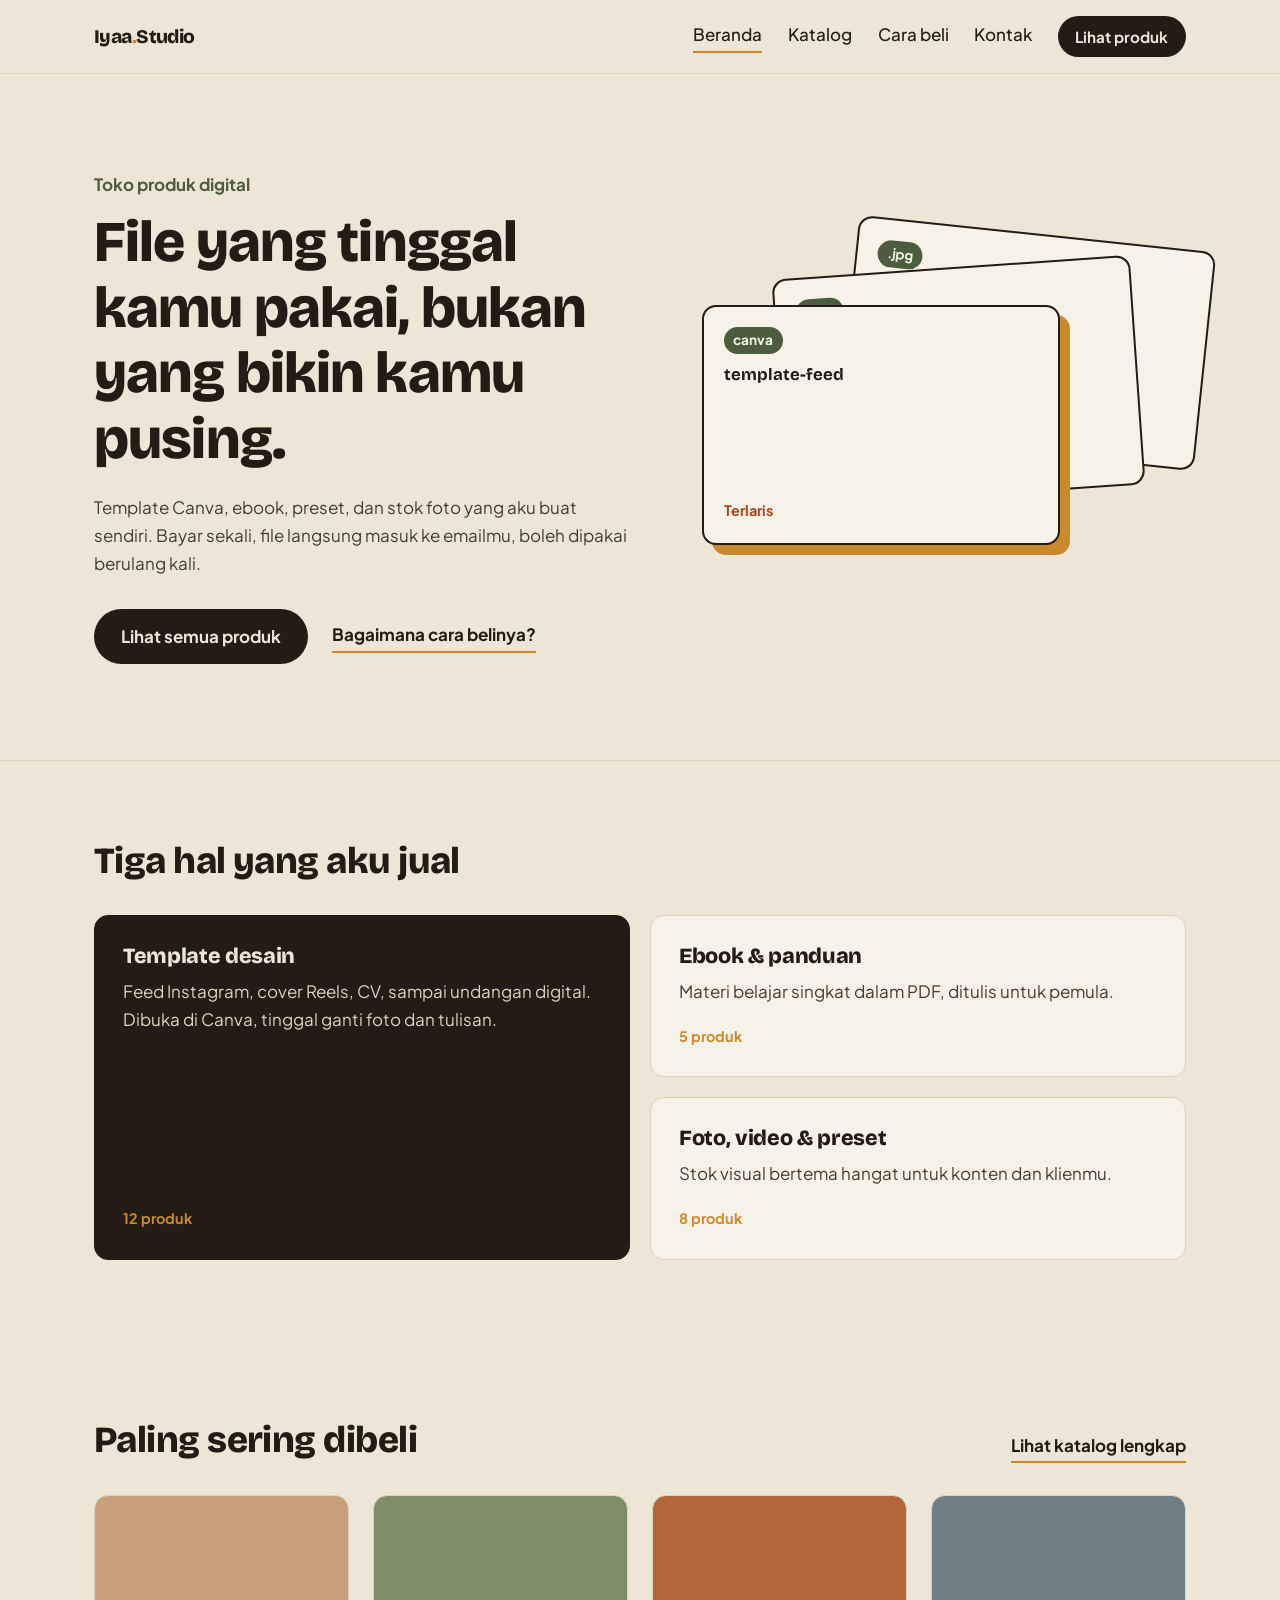
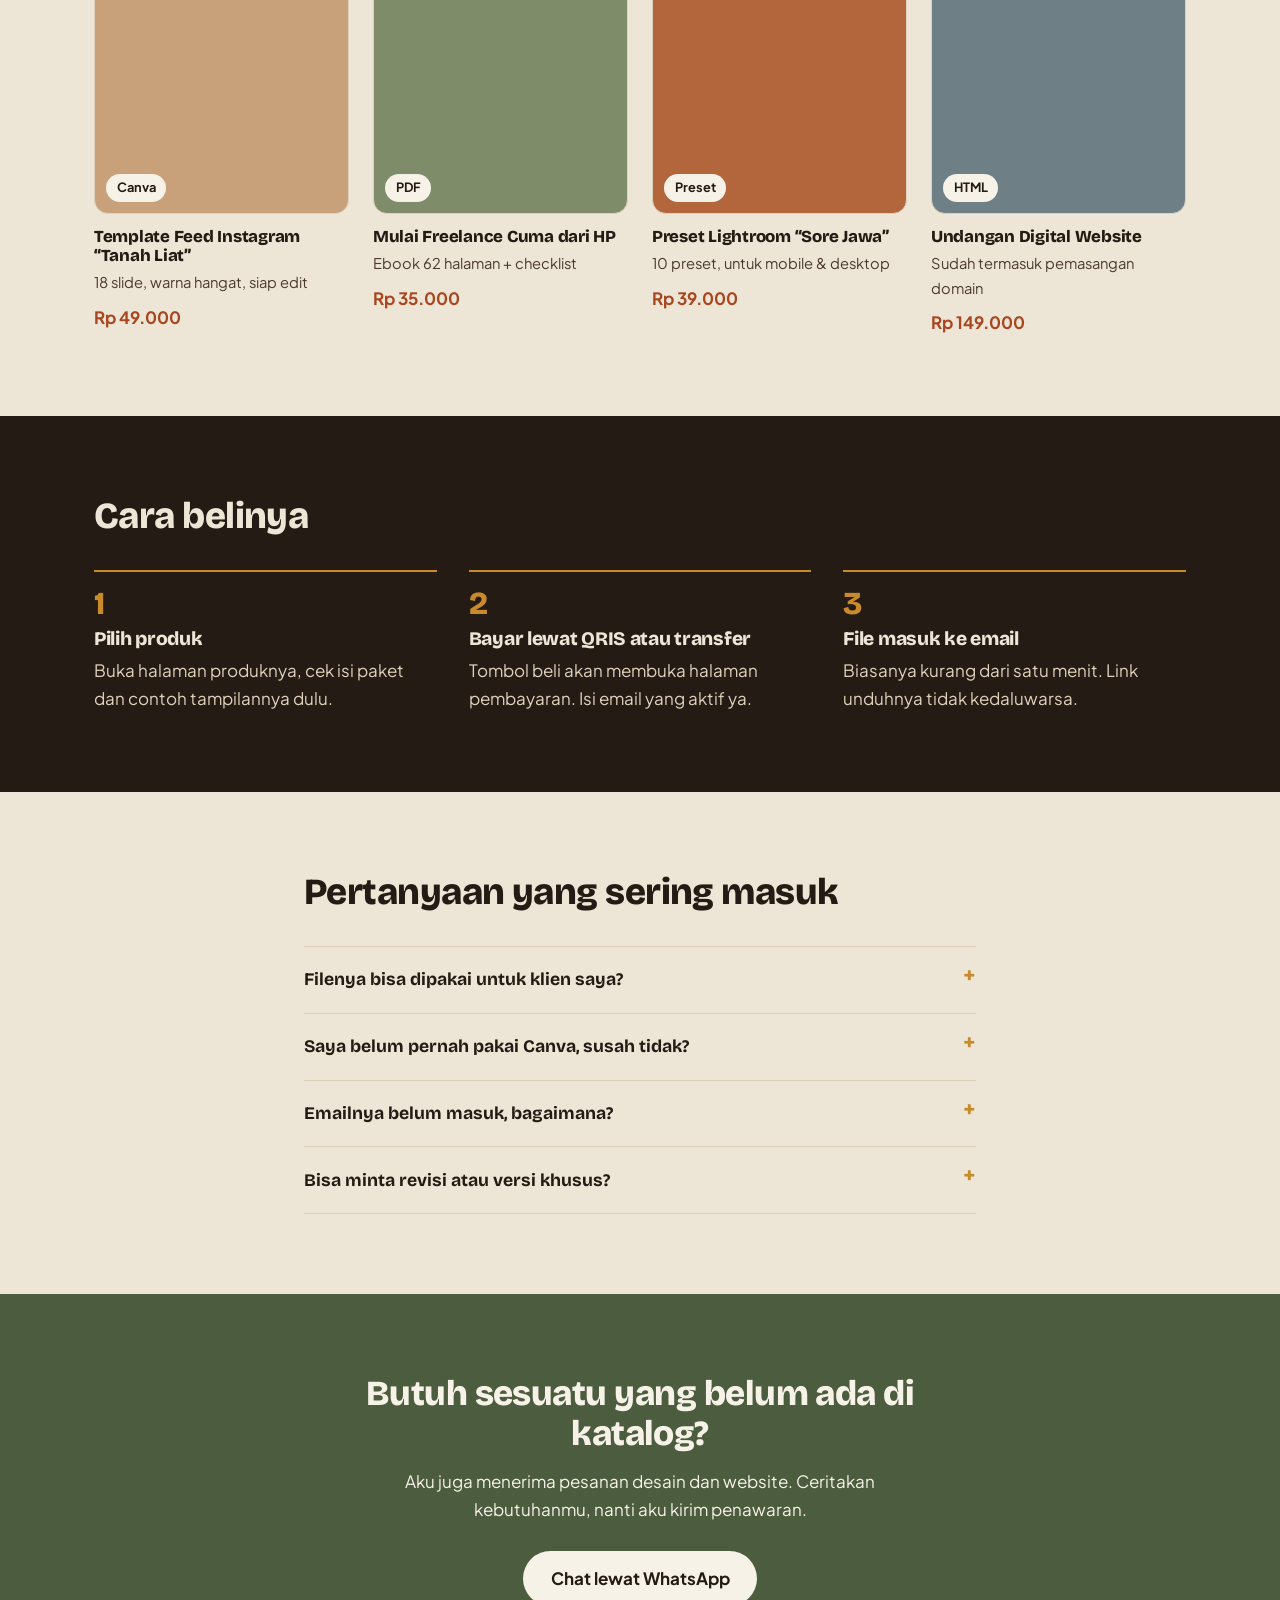
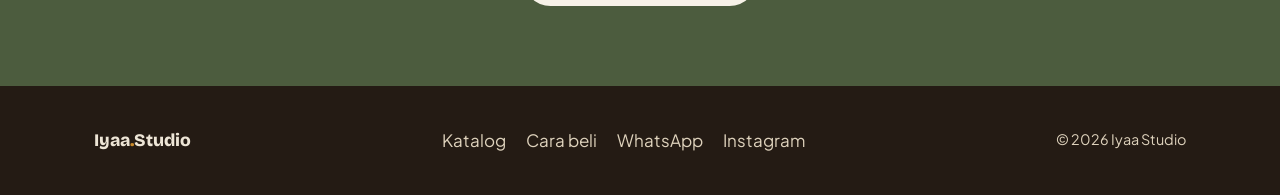
==== index.html @ abdf69a7 "Add files via upload" ====
<!DOCTYPE html>
<html lang="id">
<head>
  <meta charset="UTF-8">
  <meta name="viewport" content="width=device-width, initial-scale=1.0">
  <title>Iyaa Studio — Produk digital siap pakai</title>
  <meta name="description" content="Template Canva, ebook, preset, dan foto stok siap pakai. Beli sekali, pakai selamanya.">

  <link rel="preconnect" href="https://fonts.googleapis.com">
  <link rel="preconnect" href="https://fonts.gstatic.com" crossorigin>
  <link href="https://fonts.googleapis.com/css2?family=Bricolage+Grotesque:opsz,wght@12..96,700;12..96,800&family=Plus+Jakarta+Sans:wght@400;500;700&display=swap" rel="stylesheet">

  <link rel="stylesheet" href="style.css">
</head>
<body>

  <a class="skip-link" href="#utama">Lompat ke konten</a>

  <!-- ============ HEADER ============ -->
  <header class="situs-header">
    <div class="wadah header-isi">
      <a href="index.html" class="logo">Iyaa<span class="logo-titik">.</span>Studio</a>

      <button class="nav-toggle" id="navToggle" aria-expanded="false" aria-controls="navUtama">
        <span class="nav-toggle-garis"></span>
        <span class="nav-toggle-label">Menu</span>
      </button>

      <nav class="nav" id="navUtama" aria-label="Navigasi utama">
        <a href="index.html" class="nav-tautan nav-aktif">Beranda</a>
        <a href="katalog.html" class="nav-tautan">Katalog</a>
        <a href="#cara-beli" class="nav-tautan">Cara beli</a>
        <a href="#kontak" class="nav-tautan">Kontak</a>
        <a href="katalog.html" class="tombol tombol-kecil">Lihat produk</a>
      </nav>
    </div>
  </header>

  <main id="utama">

    <!-- ============ HERO ============ -->
    <section class="hero">
      <div class="wadah hero-isi">

        <div class="hero-teks">
          <p class="hero-pembuka">Toko produk digital</p>
          <h1 class="hero-judul">File yang tinggal kamu pakai, bukan yang bikin kamu pusing.</h1>
          <p class="hero-deskripsi">
            Template Canva, ebook, preset, dan stok foto yang aku buat sendiri.
            Bayar sekali, file langsung masuk ke emailmu, boleh dipakai berulang kali.
          </p>
          <div class="hero-aksi">
            <a href="katalog.html" class="tombol">Lihat semua produk</a>
            <a href="#cara-beli" class="tautan-teks">Bagaimana cara belinya?</a>
          </div>
        </div>

        <!-- Tumpukan file — ini elemen visual utama halaman -->
        <div class="tumpukan" aria-hidden="true">
          <div class="berkas berkas-3">
            <span class="berkas-tipe">.jpg</span>
            <span class="berkas-nama">stok-foto</span>
          </div>
          <div class="berkas berkas-2">
            <span class="berkas-tipe">.pdf</span>
            <span class="berkas-nama">ebook-panduan</span>
          </div>
          <div class="berkas berkas-1">
            <span class="berkas-tipe">canva</span>
            <span class="berkas-nama">template-feed</span>
            <span class="berkas-cap">Terlaris</span>
          </div>
        </div>

      </div>
    </section>

    <!-- ============ KATEGORI ============ -->
    <section class="bagian bagian-kategori">
      <div class="wadah">
        <h2 class="bagian-judul">Tiga hal yang aku jual</h2>

        <div class="kategori-kisi">

          <a href="katalog.html#template" class="kategori kategori-besar">
            <h3 class="kategori-judul">Template desain</h3>
            <p class="kategori-teks">
              Feed Instagram, cover Reels, CV, sampai undangan digital.
              Dibuka di Canva, tinggal ganti foto dan tulisan.
            </p>
            <span class="kategori-jumlah">12 produk</span>
          </a>

          <a href="katalog.html#ebook" class="kategori">
            <h3 class="kategori-judul">Ebook &amp; panduan</h3>
            <p class="kategori-teks">Materi belajar singkat dalam PDF, ditulis untuk pemula.</p>
            <span class="kategori-jumlah">5 produk</span>
          </a>

          <a href="katalog.html#stok" class="kategori">
            <h3 class="kategori-judul">Foto, video &amp; preset</h3>
            <p class="kategori-teks">Stok visual bertema hangat untuk konten dan klienmu.</p>
            <span class="kategori-jumlah">8 produk</span>
          </a>

        </div>
      </div>
    </section>

    <!-- ============ PRODUK PILIHAN ============ -->
    <section class="bagian">
      <div class="wadah">
        <div class="bagian-kepala">
          <h2 class="bagian-judul">Paling sering dibeli</h2>
          <a href="katalog.html" class="tautan-teks">Lihat katalog lengkap</a>
        </div>

        <div class="produk-kisi">

          <!-- Kartu produk 1 -->
          <article class="produk">
            <a href="produk.html" class="produk-tautan">
              <div class="produk-gambar gambar-a">
                <!-- Ganti isi div ini dengan: <img src="img/produk-1.jpg" alt="Template feed Instagram Tanah Liat"> -->
                <span class="produk-tipe">Canva</span>
              </div>
              <h3 class="produk-nama">Template Feed Instagram “Tanah Liat”</h3>
            </a>
            <p class="produk-catatan">18 slide, warna hangat, siap edit</p>
            <p class="produk-harga">Rp 49.000</p>
          </article>

          <!-- Kartu produk 2 -->
          <article class="produk">
            <a href="produk.html" class="produk-tautan">
              <div class="produk-gambar gambar-b">
                <span class="produk-tipe">PDF</span>
              </div>
              <h3 class="produk-nama">Mulai Freelance Cuma dari HP</h3>
            </a>
            <p class="produk-catatan">Ebook 62 halaman + checklist</p>
            <p class="produk-harga">Rp 35.000</p>
          </article>

          <!-- Kartu produk 3 -->
          <article class="produk">
            <a href="produk.html" class="produk-tautan">
              <div class="produk-gambar gambar-c">
                <span class="produk-tipe">Preset</span>
              </div>
              <h3 class="produk-nama">Preset Lightroom “Sore Jawa”</h3>
            </a>
            <p class="produk-catatan">10 preset, untuk mobile &amp; desktop</p>
            <p class="produk-harga">Rp 39.000</p>
          </article>

          <!-- Kartu produk 4 -->
          <article class="produk">
            <a href="produk.html" class="produk-tautan">
              <div class="produk-gambar gambar-d">
                <span class="produk-tipe">HTML</span>
              </div>
              <h3 class="produk-nama">Undangan Digital Website</h3>
            </a>
            <p class="produk-catatan">Sudah termasuk pemasangan domain</p>
            <p class="produk-harga">Rp 149.000</p>
          </article>

        </div>
      </div>
    </section>

    <!-- ============ CARA BELI (urutan, jadi penomoran memang perlu) ============ -->
    <section class="bagian bagian-gelap" id="cara-beli">
      <div class="wadah">
        <h2 class="bagian-judul">Cara belinya</h2>

        <ol class="langkah-daftar">
          <li class="langkah">
            <span class="langkah-angka">1</span>
            <h3 class="langkah-judul">Pilih produk</h3>
            <p class="langkah-teks">Buka halaman produknya, cek isi paket dan contoh tampilannya dulu.</p>
          </li>
          <li class="langkah">
            <span class="langkah-angka">2</span>
            <h3 class="langkah-judul">Bayar lewat QRIS atau transfer</h3>
            <p class="langkah-teks">Tombol beli akan membuka halaman pembayaran. Isi email yang aktif ya.</p>
          </li>
          <li class="langkah">
            <span class="langkah-angka">3</span>
            <h3 class="langkah-judul">File masuk ke email</h3>
            <p class="langkah-teks">Biasanya kurang dari satu menit. Link unduhnya tidak kedaluwarsa.</p>
          </li>
        </ol>
      </div>
    </section>

    <!-- ============ FAQ ============ -->
    <section class="bagian">
      <div class="wadah wadah-sempit">
        <h2 class="bagian-judul">Pertanyaan yang sering masuk</h2>

        <div class="faq">
          <details class="faq-item">
            <summary class="faq-tanya">Filenya bisa dipakai untuk klien saya?</summary>
            <p class="faq-jawab">Bisa. Kamu boleh memakainya untuk pekerjaan berbayar. Yang tidak boleh cuma menjual ulang filenya dalam bentuk aslinya.</p>
          </details>

          <details class="faq-item">
            <summary class="faq-tanya">Saya belum pernah pakai Canva, susah tidak?</summary>
            <p class="faq-jawab">Setiap template datang dengan panduan singkat. Kalau masih bingung, kirim pesan ke WhatsApp dan aku bantu.</p>
          </details>

          <details class="faq-item">
            <summary class="faq-tanya">Emailnya belum masuk, bagaimana?</summary>
            <p class="faq-jawab">Cek folder spam atau promosi dulu. Kalau tetap tidak ada, kirim bukti bayarmu lewat WhatsApp dan aku kirim manual.</p>
          </details>

          <details class="faq-item">
            <summary class="faq-tanya">Bisa minta revisi atau versi khusus?</summary>
            <p class="faq-jawab">Bisa, tapi itu masuk pesanan custom dengan harga terpisah. Ceritakan dulu kebutuhanmu lewat WhatsApp.</p>
          </details>
        </div>
      </div>
    </section>

    <!-- ============ AJAKAN ============ -->
    <section class="bagian bagian-ajakan" id="kontak">
      <div class="wadah wadah-sempit ajakan-isi">
        <h2 class="ajakan-judul">Butuh sesuatu yang belum ada di katalog?</h2>
        <p class="ajakan-teks">Aku juga menerima pesanan desain dan website. Ceritakan kebutuhanmu, nanti aku kirim penawaran.</p>
        <a href="https://wa.me/6288975027545" class="tombol tombol-terang">Chat lewat WhatsApp</a>
      </div>
    </section>

  </main>

  <!-- ============ FOOTER ============ -->
  <footer class="situs-footer">
    <div class="wadah footer-isi">
      <p class="footer-logo">Iyaa<span class="logo-titik">.</span>Studio</p>
      <nav class="footer-nav" aria-label="Navigasi footer">
        <a href="katalog.html">Katalog</a>
        <a href="#cara-beli">Cara beli</a>
        <a href="https://wa.me/6288975027545">WhatsApp</a>
        <a href="https://www.instagram.com/iyaastudiooo?stkn=MWNoOGJzY2Y5dmVoMQ%3D%3D&utm_source=qr">Instagram</a>
      </nav>
      <p class="footer-hak">© 2026 Iyaa Studio</p>
    </div>
  </footer>

  <script src="script.js"></script>
</body>
</html>
---- style.css ----
/* =========================================================
   SILFA STUDIO — style.css
   Urutan: token → dasar → komponen umum → header → hero →
   bagian → produk → katalog → detail → footer → responsif
   ========================================================= */

/* ============ 1. TOKEN WARNA, FONT & UKURAN ============ */
:root {
  /* warna */
  --tinta:        #241B14;   /* cokelat paling gelap, untuk teks & tombol */
  --tinta-lembut: #4A3B2E;   /* teks sekunder */
  --pasir:        #EDE5D6;   /* latar halaman */
  --pasir-tua:    #DED2BC;   /* garis & pembatas */
  --kertas:       #F7F2E8;   /* latar kartu */
  --oker:         #C98A2B;   /* aksen utama */
  --karat:        #A9451F;   /* harga & penekanan */
  --lumut:        #4C5C3E;   /* label jenis file */

  /* font — ganti dua baris ini saja kalau mau ganti font seluruh situs */
  --font-judul: "Bricolage Grotesque", system-ui, sans-serif;
  --font-teks:  "Plus Jakarta Sans", system-ui, sans-serif;

  /* jarak */
  --sela-kecil:   1rem;
  --sela:         2rem;
  --sela-besar:   5rem;

  /* lain-lain */
  --lebar-wadah:  1140px;
  --lengkung:     14px;
  --transisi:     180ms ease;
}

/* ============ 2. DASAR ============ */
*, *::before, *::after { box-sizing: border-box; }

html { scroll-behavior: smooth; }

body {
  margin: 0;
  background-color: var(--pasir);
  color: var(--tinta);
  font-family: var(--font-teks);
  font-size: 1.0625rem;   /* 17px */
  line-height: 1.65;
  -webkit-font-smoothing: antialiased;
}

h1, h2, h3 {
  font-family: var(--font-judul);
  font-weight: 800;
  line-height: 1.14;
  letter-spacing: -0.015em;
  margin: 0;
}

p { margin: 0; }

img { max-width: 100%; display: block; }

a { color: inherit; }

ul, ol { margin: 0; padding: 0; list-style: none; }

button { font: inherit; cursor: pointer; }

/* fokus keyboard tetap terlihat */
a:focus-visible,
button:focus-visible,
summary:focus-visible {
  outline: 3px solid var(--oker);
  outline-offset: 3px;
  border-radius: 4px;
}

.skip-link {
  position: absolute;
  left: -9999px;
}
.skip-link:focus {
  left: 1rem;
  top: 1rem;
  z-index: 100;
  background-color: var(--tinta);
  color: var(--pasir);
  padding: 0.6rem 1rem;
  border-radius: 999px;
  text-decoration: none;
}

/* ============ 3. TATA LETAK & KOMPONEN UMUM ============ */
.wadah {
  width: 100%;
  max-width: var(--lebar-wadah);
  margin-inline: auto;
  padding-inline: 1.5rem;
}

.wadah-sempit { max-width: 720px; }

.bagian { padding-block: var(--sela-besar); }
.bagian-rapat { padding-block: 2.5rem; }

.bagian-judul {
  font-size: clamp(1.6rem, 4vw, 2.3rem);
  margin-bottom: 2rem;
}

.bagian-kepala {
  display: flex;
  flex-wrap: wrap;
  gap: var(--sela-kecil);
  align-items: baseline;
  justify-content: space-between;
  margin-bottom: 2rem;
}
.bagian-kepala .bagian-judul { margin-bottom: 0; }

/* tombol */
.tombol {
  display: inline-block;
  background-color: var(--tinta);
  color: var(--pasir);
  font-weight: 700;
  text-decoration: none;
  padding: 0.85rem 1.7rem;
  border: none;
  border-radius: 999px;
  transition: background-color var(--transisi), transform var(--transisi);
}
.tombol:hover { background-color: var(--karat); }
.tombol:active { transform: translateY(2px); }

.tombol-kecil { padding: 0.5rem 1.1rem; font-size: 0.95rem; }
.tombol-lebar { display: block; text-align: center; width: 100%; }

.tombol-terang {
  background-color: var(--kertas);
  color: var(--tinta);
}
.tombol-terang:hover { background-color: var(--oker); color: var(--tinta); }

/* tautan teks bergaris oker */
.tautan-teks {
  color: var(--tinta);
  font-weight: 700;
  text-decoration: none;
  border-bottom: 2px solid var(--oker);
  padding-bottom: 2px;
  transition: border-color var(--transisi);
}
.tautan-teks:hover { border-color: var(--karat); }

/* ============ 4. HEADER & NAVIGASI ============ */
.situs-header {
  position: sticky;
  top: 0;
  z-index: 50;
  background-color: var(--pasir);
  border-bottom: 1px solid var(--pasir-tua);
}

.header-isi {
  display: flex;
  align-items: center;
  justify-content: space-between;
  gap: var(--sela-kecil);
  padding-block: 1rem;
}

.logo {
  font-family: var(--font-judul);
  font-weight: 800;
  font-size: 1.2rem;
  letter-spacing: -0.03em;
  text-decoration: none;
}
.logo-titik { color: var(--oker); }

.nav {
  display: flex;
  align-items: center;
  gap: 1.6rem;
}

.nav-tautan {
  text-decoration: none;
  font-weight: 500;
  padding-bottom: 3px;
  border-bottom: 2px solid transparent;
  transition: border-color var(--transisi);
}
.nav-tautan:hover { border-color: var(--pasir-tua); }
.nav-aktif { border-color: var(--oker); }

/* tombol menu (hanya tampil di layar kecil) */
.nav-toggle {
  display: none;
  align-items: center;
  gap: 0.6rem;
  background: none;
  border: 1px solid var(--tinta);
  border-radius: 999px;
  padding: 0.4rem 0.9rem;
  color: var(--tinta);
}
.nav-toggle-garis {
  width: 18px;
  height: 2px;
  background-color: var(--tinta);
  position: relative;
}
.nav-toggle-garis::before,
.nav-toggle-garis::after {
  content: "";
  position: absolute;
  left: 0;
  width: 18px;
  height: 2px;
  background-color: var(--tinta);
}
.nav-toggle-garis::before { top: -5px; }
.nav-toggle-garis::after  { top: 5px; }
.nav-toggle-label { font-size: 0.9rem; font-weight: 700; }

/* ============ 5. HERO ============ */
.hero {
  padding-block: clamp(3rem, 8vw, 6rem);
  border-bottom: 1px solid var(--pasir-tua);
}

.hero-isi {
  display: grid;
  grid-template-columns: 1.05fr 0.95fr;
  gap: clamp(2rem, 6vw, 4.5rem);
  align-items: center;
}

.hero-pembuka {
  color: var(--lumut);
  font-weight: 700;
  margin-bottom: 0.75rem;
}

.hero-judul {
  font-size: clamp(2.2rem, 5.6vw, 3.6rem);
  max-width: 16ch;
  margin-bottom: 1.25rem;
}

.hero-deskripsi {
  color: var(--tinta-lembut);
  max-width: 46ch;
  margin-bottom: 2rem;
}

.hero-aksi {
  display: flex;
  flex-wrap: wrap;
  align-items: center;
  gap: 1.5rem;
}

/* tumpukan berkas — elemen visual utama */
.tumpukan {
  position: relative;
  height: 380px;
}

.berkas {
  position: absolute;
  width: 74%;
  padding: 1.25rem;
  background-color: var(--kertas);
  border: 2px solid var(--tinta);
  border-radius: var(--lengkung);
  display: flex;
  flex-direction: column;
  gap: 0.4rem;
}

.berkas-1 {
  left: 0;
  top: 78px;
  height: 240px;
  box-shadow: 10px 10px 0 var(--oker);
  z-index: 3;
}
.berkas-2 {
  left: 16%;
  top: 40px;
  height: 230px;
  transform: rotate(-4deg);
  z-index: 2;
}
.berkas-3 {
  left: 30%;
  top: 6px;
  height: 220px;
  transform: rotate(6deg);
  z-index: 1;
}

.berkas-tipe {
  font-weight: 700;
  font-size: 0.85rem;
  color: var(--kertas);
  background-color: var(--lumut);
  padding: 0.15rem 0.6rem;
  border-radius: 999px;
  align-self: flex-start;
}

.berkas-nama {
  font-family: var(--font-judul);
  font-weight: 700;
  font-size: 1.05rem;
}

.berkas-cap {
  margin-top: auto;
  color: var(--karat);
  font-weight: 700;
  font-size: 0.9rem;
}

/* satu gerakan saat halaman dibuka */
@media (prefers-reduced-motion: no-preference) {
  .berkas { animation: masuk 620ms cubic-bezier(0.2, 0.8, 0.3, 1) backwards; }
  .berkas-3 { animation-delay: 60ms; }
  .berkas-2 { animation-delay: 150ms; }
  .berkas-1 { animation-delay: 240ms; }

  @keyframes masuk {
    from { opacity: 0; transform: translateY(22px) rotate(0deg); }
  }
  /* jaga rotasi akhir masing-masing kartu */
  .berkas-2 { animation-name: masuk-2; }
  .berkas-3 { animation-name: masuk-3; }
  @keyframes masuk-2 {
    from { opacity: 0; transform: translateY(22px) rotate(0deg); }
    to   { opacity: 1; transform: translateY(0) rotate(-4deg); }
  }
  @keyframes masuk-3 {
    from { opacity: 0; transform: translateY(22px) rotate(0deg); }
    to   { opacity: 1; transform: translateY(0) rotate(6deg); }
  }
}

/* ============ 6. KATEGORI ============ */
.kategori-kisi {
  display: grid;
  grid-template-columns: repeat(2, 1fr);
  gap: 1.25rem;
}

.kategori {
  display: flex;
  flex-direction: column;
  gap: 0.5rem;
  background-color: var(--kertas);
  border: 1px solid var(--pasir-tua);
  border-radius: var(--lengkung);
  padding: 1.75rem;
  text-decoration: none;
  transition: border-color var(--transisi);
}
.kategori:hover { border-color: var(--tinta); }

.kategori-besar {
  grid-row: span 2;
  justify-content: center;
  background-color: var(--tinta);
  color: var(--pasir);
  border-color: var(--tinta);
}

.kategori-judul { font-size: 1.35rem; }

.kategori-teks {
  color: var(--tinta-lembut);
  max-width: 40ch;
}
.kategori-besar .kategori-teks { color: var(--pasir-tua); }

.kategori-jumlah {
  margin-top: auto;
  padding-top: 0.75rem;
  font-weight: 700;
  font-size: 0.9rem;
  color: var(--oker);
}

/* ============ 7. KARTU PRODUK ============ */
.produk-kisi {
  display: grid;
  grid-template-columns: repeat(4, 1fr);
  gap: 1.5rem;
}

.produk { display: flex; flex-direction: column; }

.produk-tautan {
  text-decoration: none;
  display: block;
}

.produk-gambar {
  position: relative;
  aspect-ratio: 4 / 5;
  border-radius: var(--lengkung);
  border: 1px solid var(--pasir-tua);
  overflow: hidden;
  margin-bottom: 0.85rem;
}
.produk-gambar img {
  width: 100%;
  height: 100%;
  object-fit: cover;
}

.produk-tipe {
  position: absolute;
  left: 0.7rem;
  bottom: 0.7rem;
  background-color: var(--kertas);
  color: var(--tinta);
  font-size: 0.8rem;
  font-weight: 700;
  padding: 0.2rem 0.65rem;
  border-radius: 999px;
}

.produk-nama {
  font-size: 1.05rem;
  margin-bottom: 0.3rem;
}
.produk-tautan:hover .produk-nama { color: var(--karat); }

.produk-catatan {
  color: var(--tinta-lembut);
  font-size: 0.92rem;
}

.produk-harga {
  margin-top: 0.5rem;
  font-weight: 700;
  color: var(--karat);
}

/* warna sementara untuk kotak gambar — hapus kalau sudah pakai foto asli */
.gambar-a { background-color: #C8A07A; }
.gambar-b { background-color: #7E8C6A; }
.gambar-c { background-color: #B3663C; }
.gambar-d { background-color: #6E7F86; }
.gambar-e { background-color: #D2B48C; }
.gambar-f { background-color: #8A7355; }
.gambar-g { background-color: #4C5C3E; }
.gambar-h { background-color: #C99B5B; }
.gambar-i { background-color: #A5806B; }

/* ============ 8. LANGKAH (bagian gelap) ============ */
.bagian-gelap {
  background-color: var(--tinta);
  color: var(--pasir);
}

.langkah-daftar {
  display: grid;
  grid-template-columns: repeat(3, 1fr);
  gap: 2rem;
}

.langkah {
  border-top: 2px solid var(--oker);
  padding-top: 1rem;
}

.langkah-angka {
  font-family: var(--font-judul);
  font-weight: 800;
  font-size: 2rem;
  color: var(--oker);
  display: block;
  line-height: 1;
  margin-bottom: 0.5rem;
}

.langkah-judul { font-size: 1.2rem; margin-bottom: 0.4rem; }

.langkah-teks { color: var(--pasir-tua); }

/* ============ 9. FAQ ============ */
.faq { border-top: 1px solid var(--pasir-tua); }

.faq-item { border-bottom: 1px solid var(--pasir-tua); }

.faq-tanya {
  font-family: var(--font-judul);
  font-weight: 700;
  font-size: 1.1rem;
  padding: 1.15rem 2rem 1.15rem 0;
  cursor: pointer;
  position: relative;
  list-style: none;
}
.faq-tanya::-webkit-details-marker { display: none; }

.faq-tanya::after {
  content: "+";
  position: absolute;
  right: 0;
  top: 1rem;
  font-size: 1.5rem;
  color: var(--oker);
  line-height: 1;
}
.faq-item[open] .faq-tanya::after { content: "–"; }

.faq-jawab {
  padding-bottom: 1.2rem;
  color: var(--tinta-lembut);
  max-width: 60ch;
}

/* ============ 10. AJAKAN ============ */
.bagian-ajakan {
  background-color: var(--lumut);
  color: var(--kertas);
}

.ajakan-isi { text-align: center; }

.ajakan-judul {
  font-size: clamp(1.6rem, 4vw, 2.2rem);
  margin-bottom: 0.75rem;
}

.ajakan-teks {
  margin-bottom: 1.75rem;
  margin-inline: auto;
  max-width: 46ch;
}

/* ============ 11. KATALOG ============ */
.halaman-kepala {
  padding-block: 3rem 1rem;
  border-bottom: 1px solid var(--pasir-tua);
}

.halaman-judul {
  font-size: clamp(2rem, 6vw, 3rem);
  margin-bottom: 0.6rem;
}

.halaman-teks {
  color: var(--tinta-lembut);
  max-width: 52ch;
  padding-bottom: 2rem;
}

.saring {
  display: flex;
  flex-wrap: wrap;
  gap: 0.6rem;
  margin-bottom: 1rem;
}

.saring-tombol {
  background-color: transparent;
  border: 1px solid var(--pasir-tua);
  border-radius: 999px;
  padding: 0.45rem 1.1rem;
  color: var(--tinta-lembut);
  transition: background-color var(--transisi), color var(--transisi), border-color var(--transisi);
}
.saring-tombol:hover { border-color: var(--tinta); color: var(--tinta); }

.saring-aktif {
  background-color: var(--tinta);
  border-color: var(--tinta);
  color: var(--pasir);
  font-weight: 700;
}

.saring-hitung {
  color: var(--tinta-lembut);
  font-size: 0.92rem;
  margin-bottom: 2rem;
}

.produk-sembunyi { display: none; }

.kosong {
  padding: 3rem 0;
  color: var(--tinta-lembut);
  text-align: center;
}

/* ============ 12. DETAIL PRODUK ============ */
.remah {
  display: flex;
  flex-wrap: wrap;
  gap: 0.5rem;
  padding-top: 1.5rem;
  font-size: 0.9rem;
  color: var(--tinta-lembut);
}
.remah a { text-decoration: none; border-bottom: 1px solid var(--pasir-tua); }
.remah a:hover { border-color: var(--tinta); }
.remah-pisah { color: var(--pasir-tua); }
.remah-kini { color: var(--tinta); font-weight: 700; }

.detail {
  display: grid;
  grid-template-columns: 1.1fr 0.9fr;
  gap: clamp(2rem, 5vw, 3.5rem);
  align-items: start;
}

.pratinjau-utama {
  position: relative;
  aspect-ratio: 4 / 5;
  border-radius: var(--lengkung);
  border: 1px solid var(--pasir-tua);
  overflow: hidden;
  margin-bottom: 0.75rem;
}
.pratinjau-utama img {
  width: 100%;
  height: 100%;
  object-fit: cover;
}

.pratinjau-mini {
  display: grid;
  grid-template-columns: repeat(4, 1fr);
  gap: 0.75rem;
}

.mini {
  aspect-ratio: 1 / 1;
  border: 2px solid transparent;
  border-radius: 10px;
  padding: 0;
  overflow: hidden;
}
.mini img { width: 100%; height: 100%; object-fit: cover; }
.mini-aktif { border-color: var(--tinta); }

.detail-judul {
  font-size: clamp(1.7rem, 4vw, 2.4rem);
  margin-bottom: 0.6rem;
}

.detail-harga {
  font-family: var(--font-judul);
  font-weight: 800;
  font-size: 1.6rem;
  color: var(--karat);
  margin-bottom: 1.25rem;
}

.detail-teks {
  color: var(--tinta-lembut);
  max-width: 50ch;
  margin-bottom: 1.75rem;
}

.detail-catatan {
  margin-top: 0.75rem;
  font-size: 0.9rem;
  color: var(--tinta-lembut);
  text-align: center;
}

.isi-paket, .lisensi {
  margin-top: 2.25rem;
  border-top: 1px solid var(--pasir-tua);
  padding-top: 1.25rem;
}

.isi-judul { font-size: 1.15rem; margin-bottom: 0.75rem; }

.isi-daftar { display: grid; gap: 0.55rem; }
.isi-daftar li {
  position: relative;
  padding-left: 1.4rem;
  color: var(--tinta-lembut);
}
.isi-daftar li::before {
  content: "";
  position: absolute;
  left: 0;
  top: 0.62em;
  width: 8px;
  height: 8px;
  background-color: var(--oker);
  border-radius: 2px;
}

.lisensi-teks { color: var(--tinta-lembut); max-width: 50ch; }

/* ============ 13. FOOTER ============ */
.situs-footer {
  background-color: var(--tinta);
  color: var(--pasir);
  padding-block: 2.5rem;
}

.footer-isi {
  display: flex;
  flex-wrap: wrap;
  gap: 1.25rem;
  align-items: center;
  justify-content: space-between;
}

.footer-logo {
  font-family: var(--font-judul);
  font-weight: 800;
  font-size: 1.1rem;
}

.footer-nav { display: flex; flex-wrap: wrap; gap: 1.25rem; }
.footer-nav a {
  text-decoration: none;
  color: var(--pasir-tua);
  transition: color var(--transisi);
}
.footer-nav a:hover { color: var(--oker); }

.footer-hak { color: var(--pasir-tua); font-size: 0.9rem; }

/* ============ 14. RESPONSIF ============ */
@media (max-width: 980px) {
  .produk-kisi { grid-template-columns: repeat(3, 1fr); }
}

@media (max-width: 860px) {
  .nav-toggle { display: inline-flex; }

  .nav {
    display: none;
    position: absolute;
    left: 0;
    right: 0;
    top: 100%;
    flex-direction: column;
    align-items: flex-start;
    gap: 0.25rem;
    background-color: var(--pasir);
    border-bottom: 1px solid var(--pasir-tua);
    padding: 1rem 1.5rem 1.5rem;
  }
  .nav-buka { display: flex; }

  .nav-tautan { padding-block: 0.5rem; }

  .header-isi { position: relative; }

  .hero-isi { grid-template-columns: 1fr; }
  .tumpukan { height: 320px; order: -1; }

  .kategori-kisi { grid-template-columns: 1fr; }
  .kategori-besar { grid-row: auto; }

  .langkah-daftar { grid-template-columns: 1fr; gap: 1.5rem; }

  .detail { grid-template-columns: 1fr; }
}

@media (max-width: 640px) {
  .bagian { padding-block: 3.25rem; }
  .produk-kisi { grid-template-columns: repeat(2, 1fr); gap: 1.1rem; }
  .produk-nama { font-size: 0.98rem; }
  .berkas { width: 84%; }
  .footer-isi { flex-direction: column; align-items: flex-start; }
}

@media (prefers-reduced-motion: reduce) {
  html { scroll-behavior: auto; }
  * { animation: none !important; transition: none !important; }
}
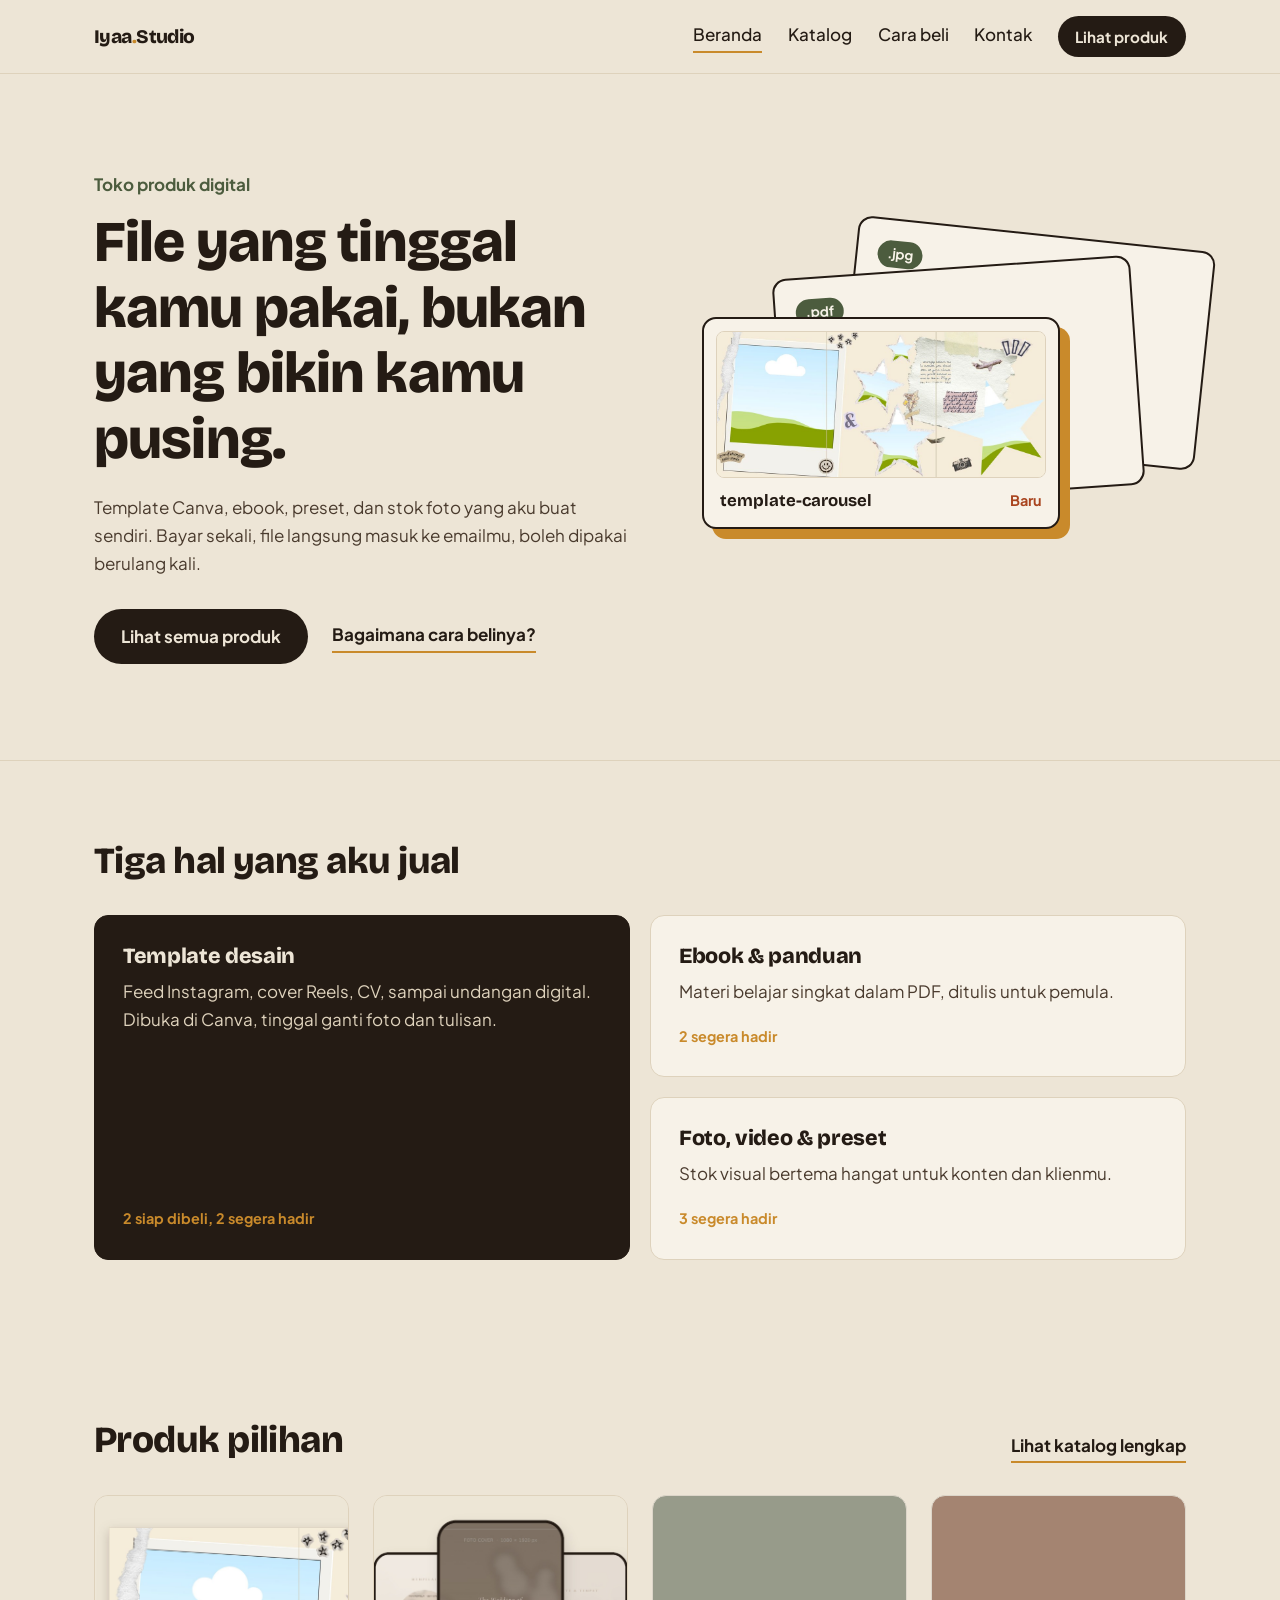
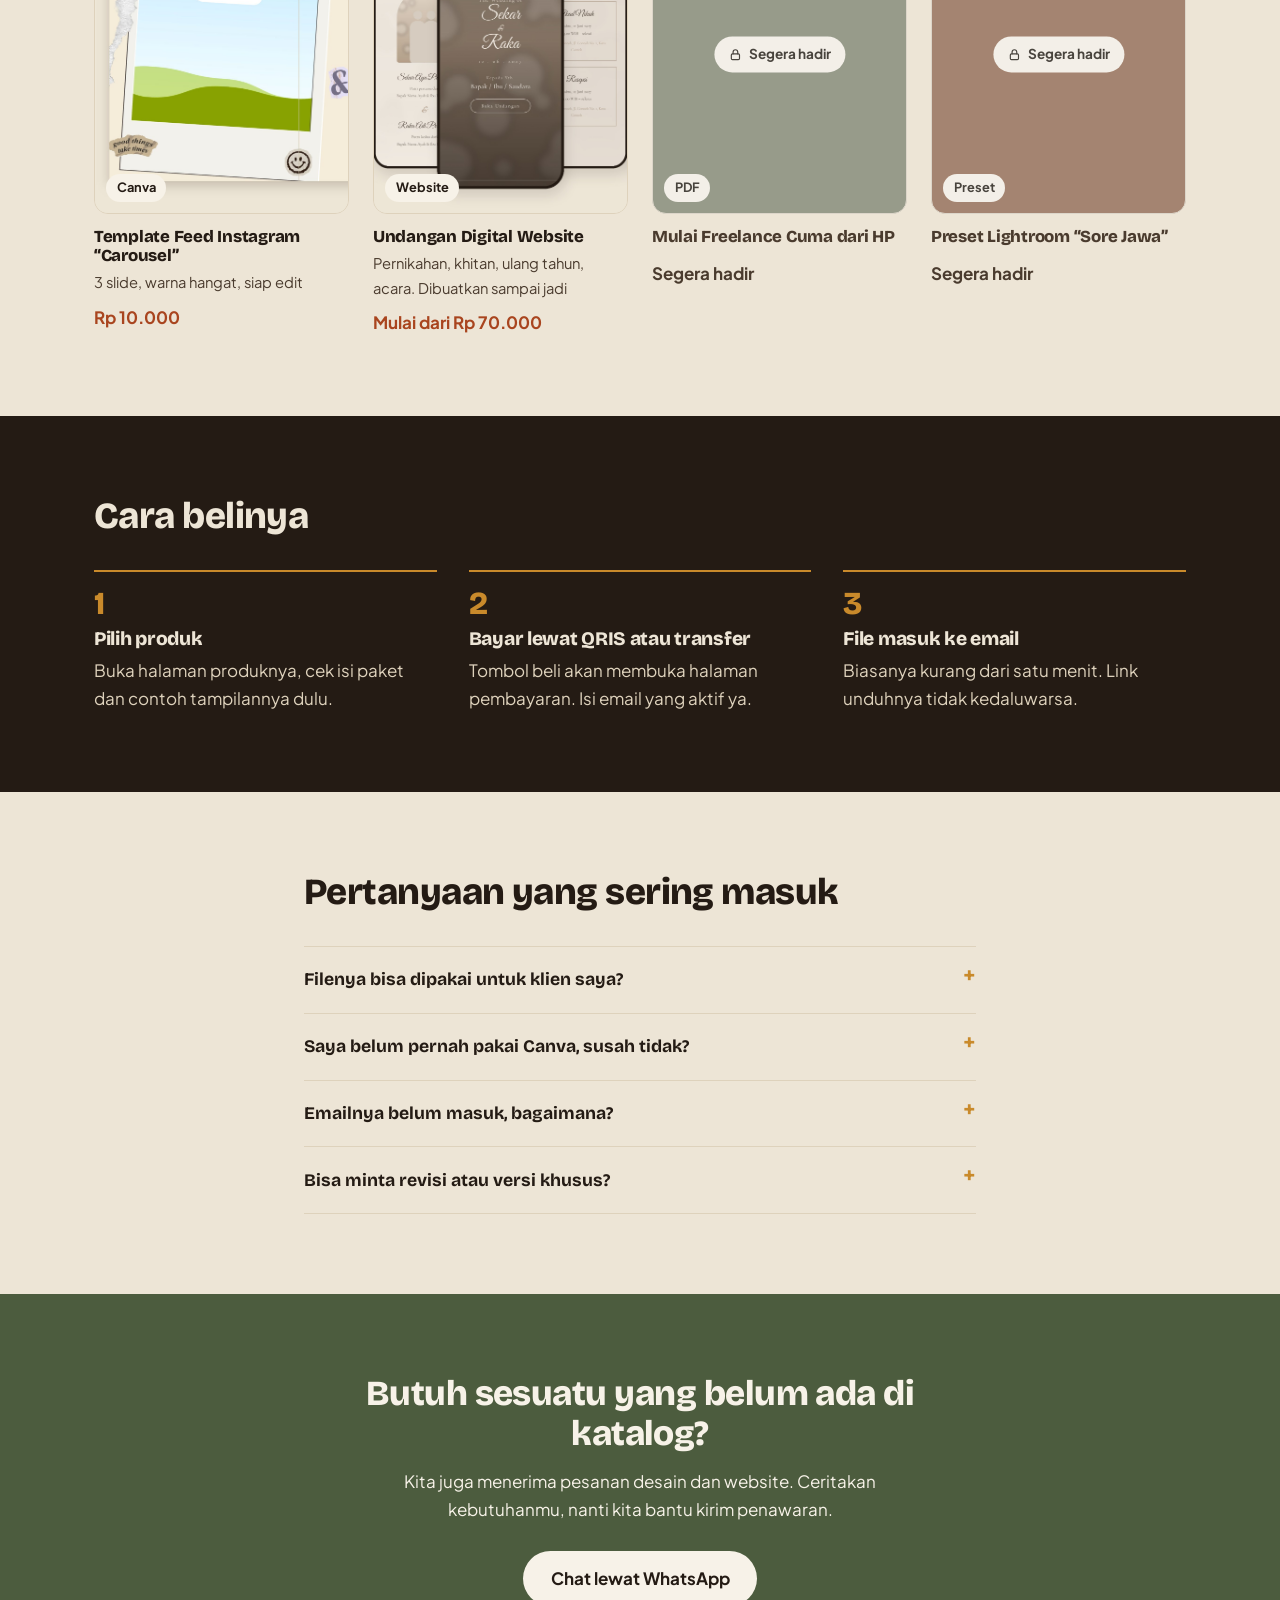
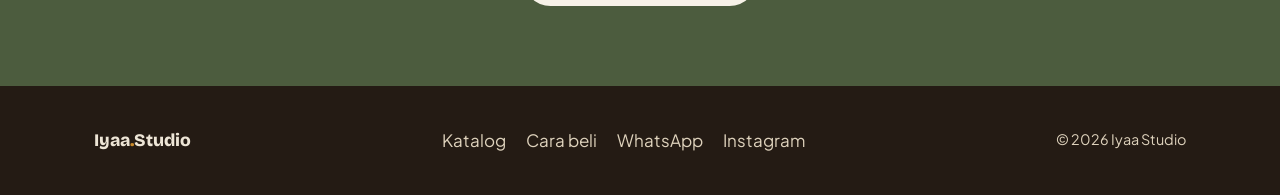
==== commit 8defb43e: "Add files via upload" ====
--- a/index.html
+++ b/index.html
@@ -66,9 +66,11 @@
             <span class="berkas-nama">ebook-panduan</span>
           </div>
           <div class="berkas berkas-1">
-            <span class="berkas-tipe">canva</span>
-            <span class="berkas-nama">template-feed</span>
-            <span class="berkas-cap">Terlaris</span>
+            <img class="berkas-foto" src="asset/scrapbook-hero.jpg" alt="">
+            <div class="berkas-baris">
+              <span class="berkas-nama">template-carousel</span>
+              <span class="berkas-cap">Baru</span>
+            </div>
           </div>
         </div>
 
@@ -88,19 +90,19 @@
               Feed Instagram, cover Reels, CV, sampai undangan digital.
               Dibuka di Canva, tinggal ganti foto dan tulisan.
             </p>
-            <span class="kategori-jumlah">12 produk</span>
+            <span class="kategori-jumlah">2 siap dibeli, 2 segera hadir</span>
           </a>
 
           <a href="katalog.html#ebook" class="kategori">
             <h3 class="kategori-judul">Ebook &amp; panduan</h3>
             <p class="kategori-teks">Materi belajar singkat dalam PDF, ditulis untuk pemula.</p>
-            <span class="kategori-jumlah">5 produk</span>
+            <span class="kategori-jumlah">2 segera hadir</span>
           </a>
 
-          <a href="katalog.html#stok" class="kategori">
+          <a href="katalog.html#foto" class="kategori">
             <h3 class="kategori-judul">Foto, video &amp; preset</h3>
             <p class="kategori-teks">Stok visual bertema hangat untuk konten dan klienmu.</p>
-            <span class="kategori-jumlah">8 produk</span>
+            <span class="kategori-jumlah">3 segera hadir</span>
           </a>
 
         </div>
@@ -111,7 +113,7 @@
     <section class="bagian">
       <div class="wadah">
         <div class="bagian-kepala">
-          <h2 class="bagian-judul">Paling sering dibeli</h2>
+          <h2 class="bagian-judul">Produk pilihan</h2>
           <a href="katalog.html" class="tautan-teks">Lihat katalog lengkap</a>
         </div>
 
@@ -119,52 +121,50 @@
 
           <!-- Kartu produk 1 -->
           <article class="produk">
-            <a href="produk.html" class="produk-tautan">
-              <div class="produk-gambar gambar-a">
-                <!-- Ganti isi div ini dengan: <img src="img/produk-1.jpg" alt="Template feed Instagram Tanah Liat"> -->
+            <a href="template-carousel.html" class="produk-tautan">
+              <div class="produk-gambar">
+                <img src="asset/scrapbook-4.jpg" alt="Template feed Instagram Carousel, tiga slide menyambung">
                 <span class="produk-tipe">Canva</span>
               </div>
-              <h3 class="produk-nama">Template Feed Instagram “Tanah Liat”</h3>
+              <h3 class="produk-nama">Template Feed Instagram “Carousel”</h3>
             </a>
-            <p class="produk-catatan">18 slide, warna hangat, siap edit</p>
-            <p class="produk-harga">Rp 49.000</p>
-          </article>
-
-          <!-- Kartu produk 2 -->
+            <p class="produk-catatan">3 slide, warna hangat, siap edit</p>
+            <p class="produk-harga">Rp 10.000</p>
+          </article>
+
           <article class="produk">
-            <a href="produk.html" class="produk-tautan">
-              <div class="produk-gambar gambar-b">
-                <span class="produk-tipe">PDF</span>
-              </div>
-              <h3 class="produk-nama">Mulai Freelance Cuma dari HP</h3>
-            </a>
-            <p class="produk-catatan">Ebook 62 halaman + checklist</p>
-            <p class="produk-harga">Rp 35.000</p>
-          </article>
-
-          <!-- Kartu produk 3 -->
-          <article class="produk">
-            <a href="produk.html" class="produk-tautan">
-              <div class="produk-gambar gambar-c">
-                <span class="produk-tipe">Preset</span>
-              </div>
-              <h3 class="produk-nama">Preset Lightroom “Sore Jawa”</h3>
-            </a>
-            <p class="produk-catatan">10 preset, untuk mobile &amp; desktop</p>
-            <p class="produk-harga">Rp 39.000</p>
-          </article>
-
-          <!-- Kartu produk 4 -->
-          <article class="produk">
-            <a href="produk.html" class="produk-tautan">
-              <div class="produk-gambar gambar-d">
-                <span class="produk-tipe">HTML</span>
+            <a href="template-undangan.html" class="produk-tautan">
+              <div class="produk-gambar">
+                <img src="asset/undangan-1.jpg" alt="Undangan digital website tampil di layar HP">
+                <span class="produk-tipe">Website</span>
               </div>
               <h3 class="produk-nama">Undangan Digital Website</h3>
             </a>
-            <p class="produk-catatan">Sudah termasuk pemasangan domain</p>
-            <p class="produk-harga">Rp 149.000</p>
-          </article>
+            <p class="produk-catatan">Pernikahan, khitan, ulang tahun, acara. Dibuatkan sampai jadi</p>
+            <p class="produk-harga">Mulai dari Rp 70.000</p>
+          </article>
+
+          <!-- Kartu produk 2 -->
+          <article class="produk produk-segera">
+            <div class="produk-gambar gambar-b">
+              <span class="produk-tipe">PDF</span>
+              <span class="produk-kunci"><svg class="produk-kunci-ikon" width="14" height="14" viewBox="0 0 24 24" fill="none" stroke="currentColor" stroke-width="2" stroke-linecap="round" stroke-linejoin="round" aria-hidden="true"><rect x="5" y="11" width="14" height="10" rx="2"/><path d="M8 11V8a4 4 0 0 1 8 0v3"/></svg>Segera hadir</span>
+            </div>
+            <h3 class="produk-nama">Mulai Freelance Cuma dari HP</h3>
+            <p class="produk-harga produk-harga-segera">Segera hadir</p>
+          </article>
+
+          <!-- Kartu produk 3 -->
+          <article class="produk produk-segera">
+            <div class="produk-gambar gambar-c">
+              <span class="produk-tipe">Preset</span>
+              <span class="produk-kunci"><svg class="produk-kunci-ikon" width="14" height="14" viewBox="0 0 24 24" fill="none" stroke="currentColor" stroke-width="2" stroke-linecap="round" stroke-linejoin="round" aria-hidden="true"><rect x="5" y="11" width="14" height="10" rx="2"/><path d="M8 11V8a4 4 0 0 1 8 0v3"/></svg>Segera hadir</span>
+            </div>
+            <h3 class="produk-nama">Preset Lightroom “Sore Jawa”</h3>
+            <p class="produk-harga produk-harga-segera">Segera hadir</p>
+          </article>
+
+          <!-- Kartu produk 4 -->
 
         </div>
       </div>
@@ -208,17 +208,17 @@
 
           <details class="faq-item">
             <summary class="faq-tanya">Saya belum pernah pakai Canva, susah tidak?</summary>
-            <p class="faq-jawab">Setiap template datang dengan panduan singkat. Kalau masih bingung, kirim pesan ke WhatsApp dan aku bantu.</p>
+            <p class="faq-jawab">Setiap template datang dengan panduan singkat. Kalau masih bingung, kirim pesan ke WhatsApp dan kita siap bantu.</p>
           </details>
 
           <details class="faq-item">
             <summary class="faq-tanya">Emailnya belum masuk, bagaimana?</summary>
-            <p class="faq-jawab">Cek folder spam atau promosi dulu. Kalau tetap tidak ada, kirim bukti bayarmu lewat WhatsApp dan aku kirim manual.</p>
+            <p class="faq-jawab">Cek folder spam atau promosi dulu ya. Kalau tetap tidak ada, kirim bukti bayarmu lewat WhatsApp dan kita kirim ulang filenya secara manual.</p>
           </details>
 
           <details class="faq-item">
             <summary class="faq-tanya">Bisa minta revisi atau versi khusus?</summary>
-            <p class="faq-jawab">Bisa, tapi itu masuk pesanan custom dengan harga terpisah. Ceritakan dulu kebutuhanmu lewat WhatsApp.</p>
+            <p class="faq-jawab">Bisa, tapi itu masuk pesanan custom dengan harga terpisah ya. Ceritakan dulu kebutuhanmu lewat WhatsApp.</p>
           </details>
         </div>
       </div>
@@ -228,7 +228,7 @@
     <section class="bagian bagian-ajakan" id="kontak">
       <div class="wadah wadah-sempit ajakan-isi">
         <h2 class="ajakan-judul">Butuh sesuatu yang belum ada di katalog?</h2>
-        <p class="ajakan-teks">Aku juga menerima pesanan desain dan website. Ceritakan kebutuhanmu, nanti aku kirim penawaran.</p>
+        <p class="ajakan-teks">Kita juga menerima pesanan desain dan website. Ceritakan kebutuhanmu, nanti kita bantu kirim penawaran.</p>
         <a href="https://wa.me/6288975027545" class="tombol tombol-terang">Chat lewat WhatsApp</a>
       </div>
     </section>
--- a/style.css
+++ b/style.css
@@ -1,5 +1,5 @@
 /* =========================================================
-   SILFA STUDIO — style.css
+   IYAA STUDIO — style.css
    Urutan: token → dasar → komponen umum → header → hero →
    bagian → produk → katalog → detail → footer → responsif
    ========================================================= */
@@ -300,6 +300,25 @@
   transform: rotate(6deg);
   z-index: 1;
 }
+
+/* kartu hero yang berisi foto template asli */
+.berkas-1 { padding: 0.75rem; gap: 0.6rem; height: auto; top: 90px; }
+.berkas-foto {
+  display: block;
+  width: 100%;
+  aspect-ratio: 1000 / 444;
+  object-fit: cover;
+  border-radius: 8px;
+  border: 1px solid var(--pasir-tua);
+}
+.berkas-baris {
+  display: flex;
+  align-items: baseline;
+  justify-content: space-between;
+  gap: 0.75rem;
+  padding-inline: 0.25rem;
+}
+.berkas-1 .berkas-cap { margin-top: 0; }
 
 .berkas-tipe {
   font-weight: 700;
@@ -448,6 +467,32 @@
   color: var(--karat);
 }
 
+/* produk yang belum ada: terlihat tapi terkunci, tidak bisa diklik */
+.produk-segera .produk-gambar {
+  cursor: not-allowed;
+  filter: saturate(0.5);
+  opacity: 0.8;
+}
+.produk-segera .produk-nama { color: var(--tinta-lembut); }
+.produk-kunci {
+  position: absolute;
+  top: 50%;
+  left: 50%;
+  transform: translate(-50%, -50%);
+  display: inline-flex;
+  align-items: center;
+  gap: 0.4rem;
+  white-space: nowrap;
+  background-color: var(--kertas);
+  color: var(--tinta);
+  font-size: 0.85rem;
+  font-weight: 700;
+  padding: 0.4rem 0.9rem;
+  border-radius: 999px;
+}
+.produk-kunci-ikon { flex: none; }
+.produk-harga-segera { color: var(--tinta-lembut); }
+
 /* warna sementara untuk kotak gambar — hapus kalau sudah pakai foto asli */
 .gambar-a { background-color: #C8A07A; }
 .gambar-b { background-color: #7E8C6A; }
@@ -782,3 +827,71 @@
   html { scroll-behavior: auto; }
   * { animation: none !important; transition: none !important; }
 }
+
+/* tombol berbingkai (mis. "Lihat demo") dan keterangan harga */
+.tombol-garis {
+  background-color: transparent;
+  color: var(--tinta);
+  border: 2px solid var(--tinta);
+  margin-top: 0.75rem;
+}
+.tombol-garis:hover { background-color: var(--tinta); color: var(--kertas); }
+.detail-harga-ket {
+  font-family: var(--font-teks);
+  font-weight: 500;
+  font-size: 0.9rem;
+  color: var(--tinta-lembut);
+}
+
+/* daftar bernomor (urutan langkah) */
+ol.isi-daftar { counter-reset: langkah; }
+ol.isi-daftar li { counter-increment: langkah; padding-left: 1.7rem; }
+ol.isi-daftar li::before {
+  content: counter(langkah) ".";
+  top: 0;
+  width: auto;
+  height: auto;
+  background: none;
+  color: var(--karat);
+  font-weight: 700;
+}
+
+/* daftar jenis acara di halaman Undangan Digital */
+.jenis-daftar { display: grid; gap: 0.75rem; margin-bottom: 0.75rem; }
+.jenis {
+  display: grid;
+  gap: 0.35rem;
+  padding: 0.9rem 1rem;
+  background-color: var(--kertas);
+  border: 1px solid var(--pasir-tua);
+  border-radius: var(--lengkung);
+}
+.jenis-kepala {
+  display: flex;
+  align-items: center;
+  justify-content: space-between;
+  gap: 1rem;
+}
+.jenis-nama { font-family: var(--font-judul); font-weight: 700; font-size: 1.05rem; color: var(--tinta); }
+.jenis-harga { font-family: var(--font-judul); font-weight: 800; color: var(--karat); }
+.jenis-ket { font-size: 0.9rem; color: var(--tinta-lembut); }
+.jenis-aksi { display: flex; flex-wrap: wrap; align-items: center; gap: 0.6rem; margin-top: 0.5rem; }
+.jenis-tombol {
+  flex: none;
+  display: inline-flex;
+  align-items: center;
+  gap: 0.4rem;
+  padding: 0.4rem 0.9rem;
+  border: 2px solid var(--tinta);
+  border-radius: 999px;
+  font-size: 0.85rem;
+  font-weight: 700;
+  color: var(--tinta);
+  text-decoration: none;
+  white-space: nowrap;
+}
+a.jenis-tombol:hover { background-color: var(--tinta); color: var(--kertas); }
+.jenis-segera { opacity: 0.75; }
+.jenis-kunci { border-color: var(--pasir-tua); color: var(--tinta-lembut); cursor: not-allowed; }
+
+p.detail-harga-ket { margin-bottom: 0.75rem; }
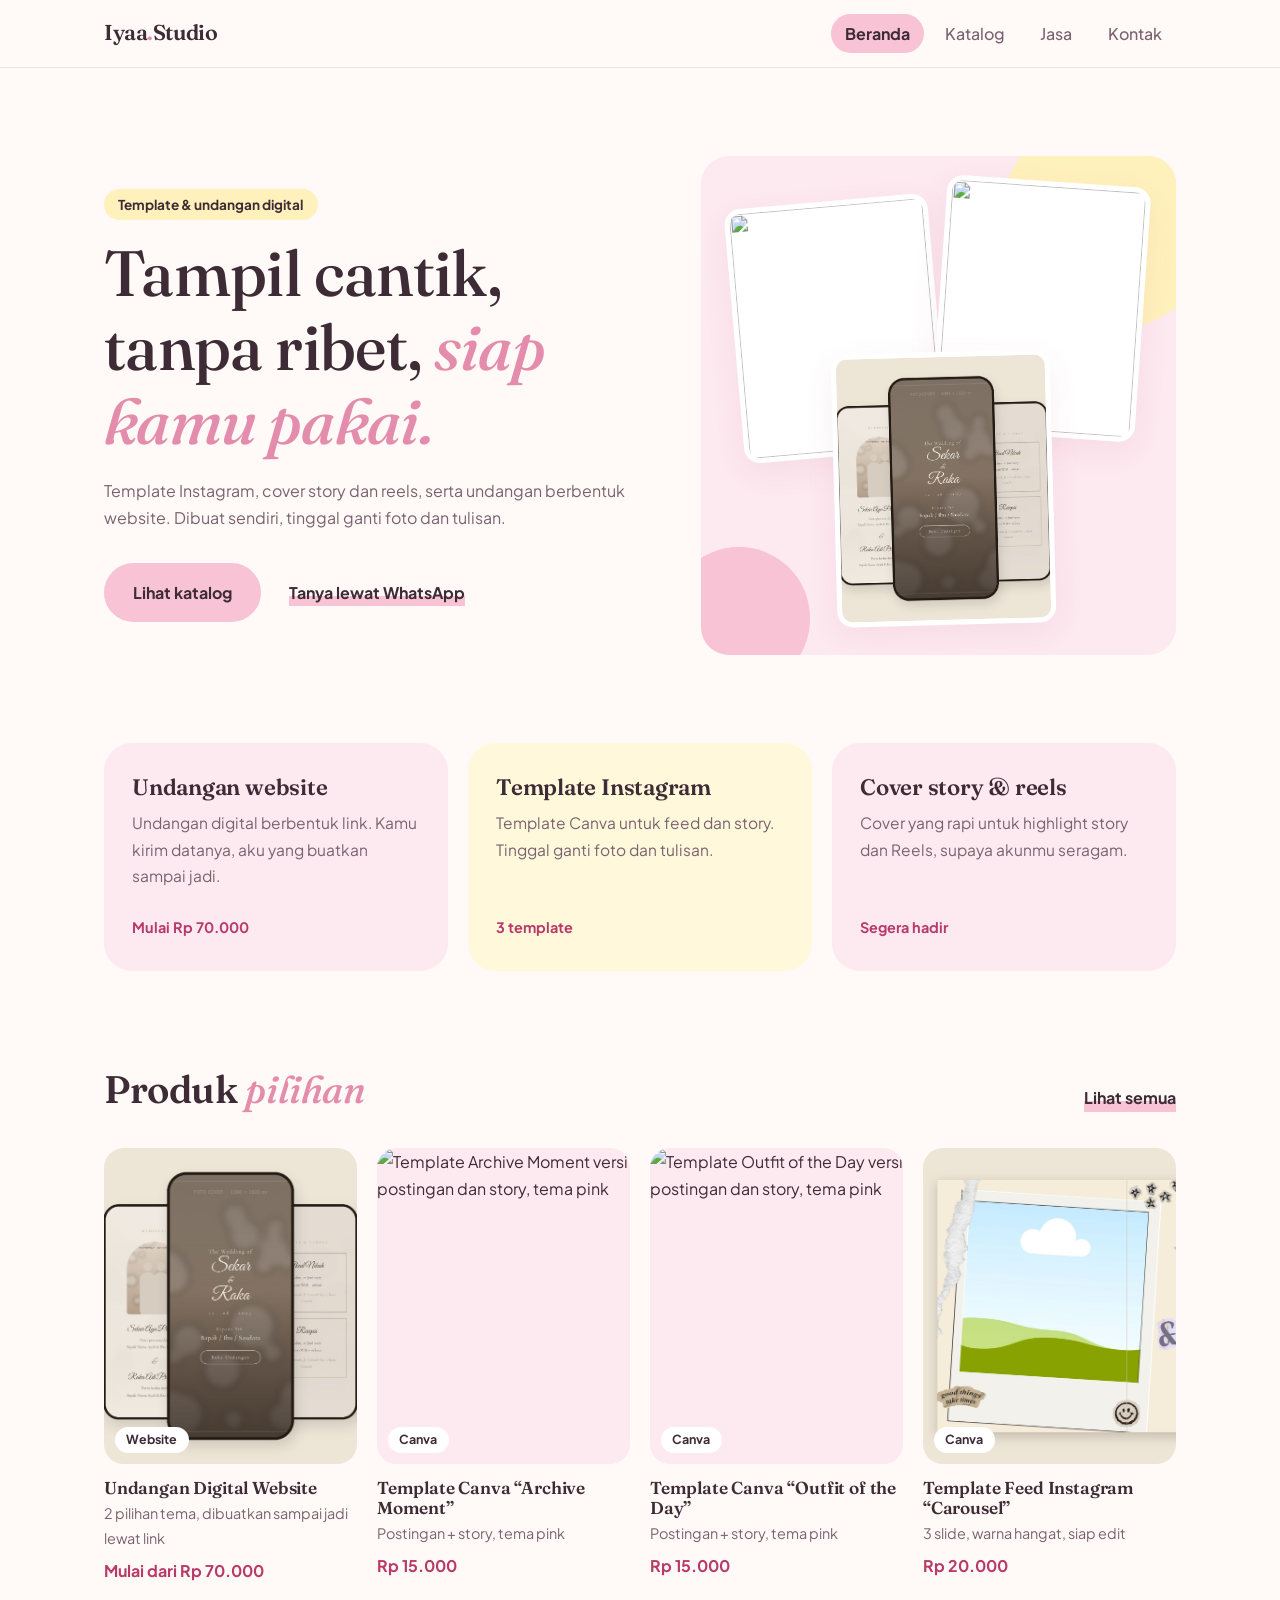
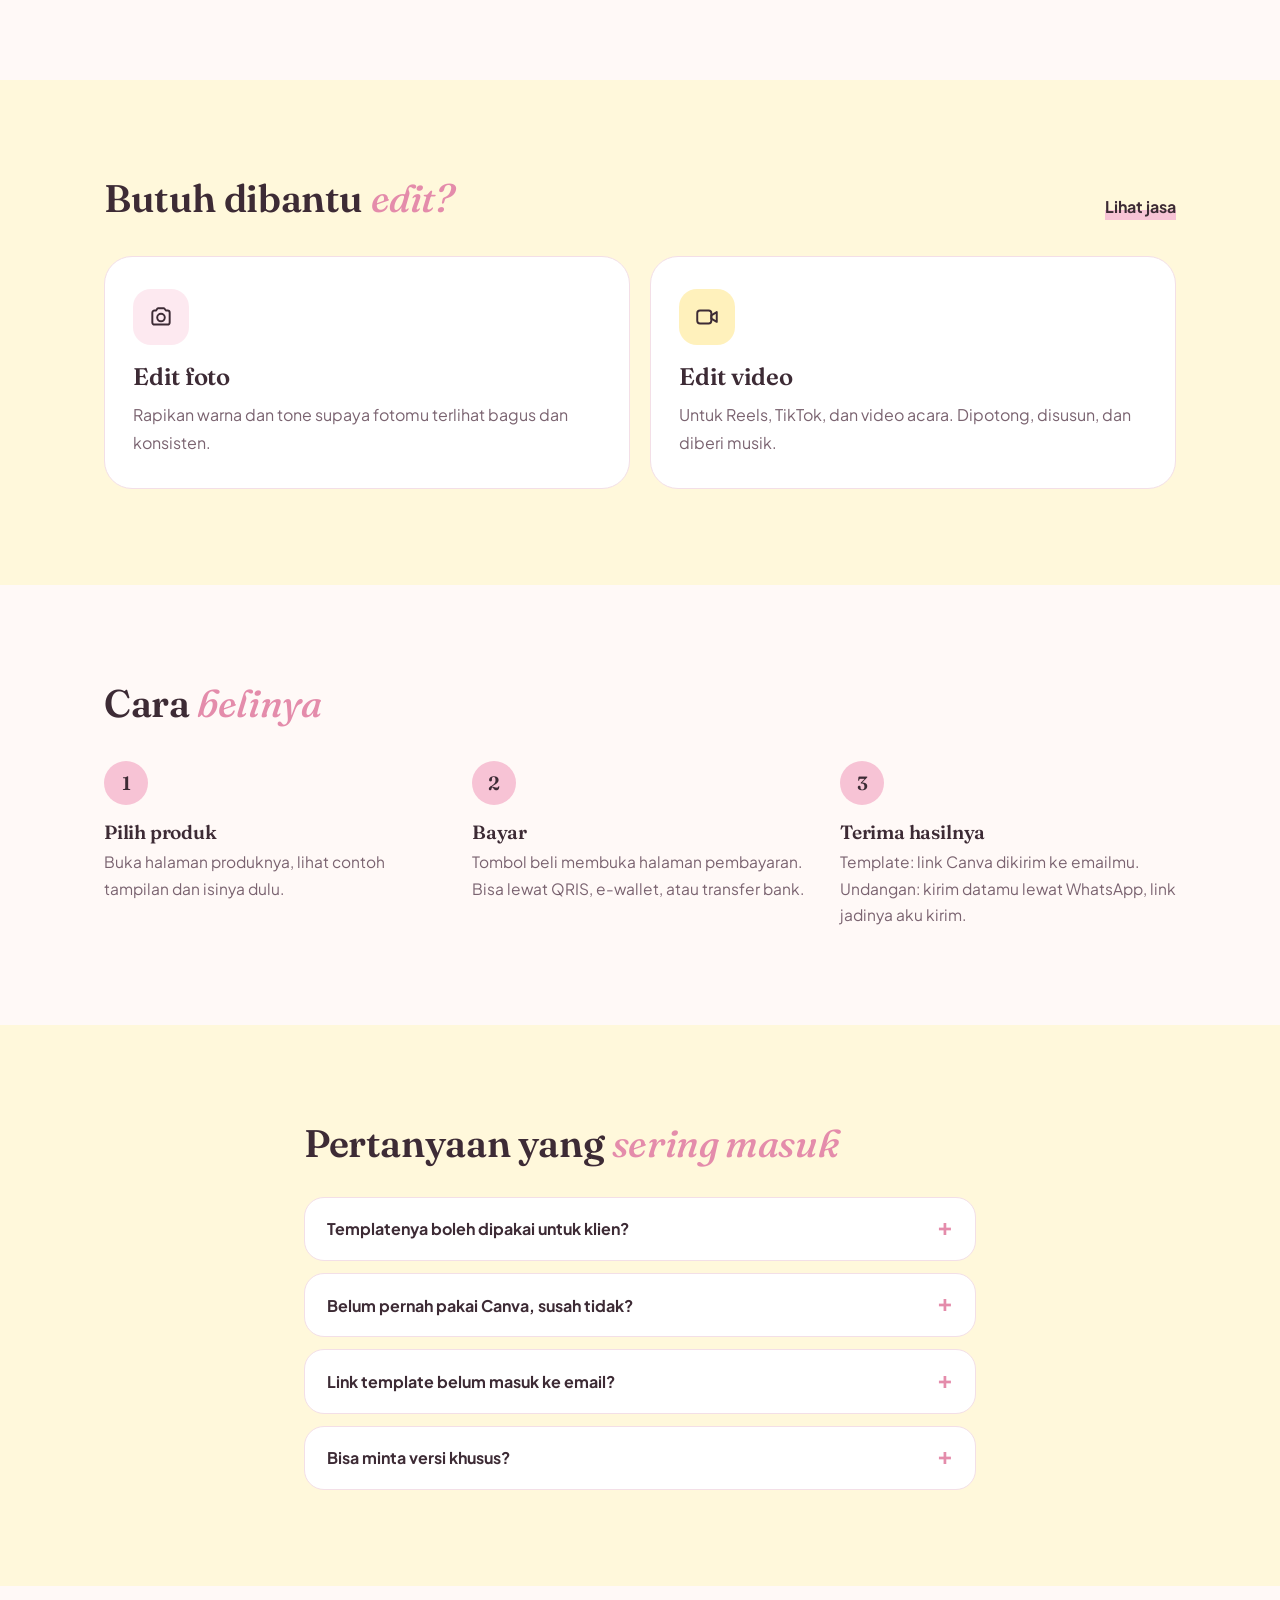
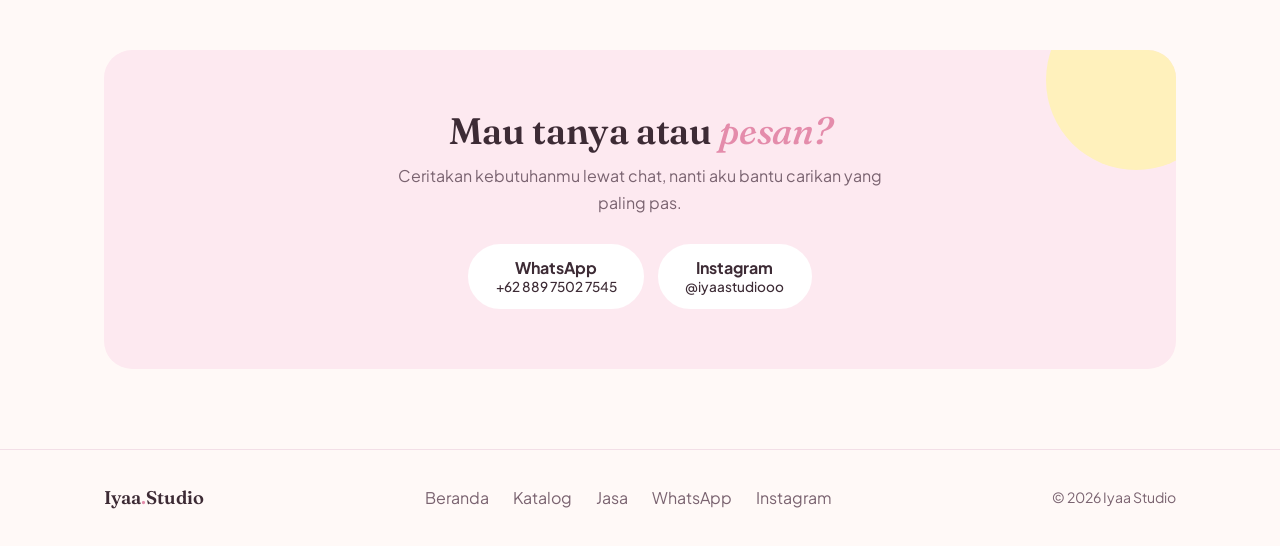
==== commit b19ffca6: "Add files via upload" ====
--- a/index.html
+++ b/index.html
@@ -3,12 +3,12 @@
 <head>
   <meta charset="UTF-8">
   <meta name="viewport" content="width=device-width, initial-scale=1.0">
-  <title>Iyaa Studio — Produk digital siap pakai</title>
-  <meta name="description" content="Template Canva, ebook, preset, dan foto stok siap pakai. Beli sekali, pakai selamanya.">
+  <title>Iyaa Studio — Template Instagram & undangan digital</title>
+  <meta name="description" content="Template Instagram, cover story dan reels, serta undangan digital berbentuk website. Dibuat sendiri, siap dipakai.">
 
   <link rel="preconnect" href="https://fonts.googleapis.com">
   <link rel="preconnect" href="https://fonts.gstatic.com" crossorigin>
-  <link href="https://fonts.googleapis.com/css2?family=Bricolage+Grotesque:opsz,wght@12..96,700;12..96,800&family=Plus+Jakarta+Sans:wght@400;500;700&display=swap" rel="stylesheet">
+  <link href="https://fonts.googleapis.com/css2?family=Fraunces:ital,opsz,wght@0,9..144,500;0,9..144,600;1,9..144,500&family=Plus+Jakarta+Sans:wght@400;500;700&display=swap" rel="stylesheet">
 
   <link rel="stylesheet" href="style.css">
 </head>
@@ -16,7 +16,6 @@
 
   <a class="skip-link" href="#utama">Lompat ke konten</a>
 
-  <!-- ============ HEADER ============ -->
   <header class="situs-header">
     <div class="wadah header-isi">
       <a href="index.html" class="logo">Iyaa<span class="logo-titik">.</span>Studio</a>
@@ -29,9 +28,8 @@
       <nav class="nav" id="navUtama" aria-label="Navigasi utama">
         <a href="index.html" class="nav-tautan nav-aktif">Beranda</a>
         <a href="katalog.html" class="nav-tautan">Katalog</a>
-        <a href="#cara-beli" class="nav-tautan">Cara beli</a>
+        <a href="jasa.html" class="nav-tautan">Jasa</a>
         <a href="#kontak" class="nav-tautan">Kontak</a>
-        <a href="katalog.html" class="tombol tombol-kecil">Lihat produk</a>
       </nav>
     </div>
   </header>
@@ -43,66 +41,48 @@
       <div class="wadah hero-isi">
 
         <div class="hero-teks">
-          <p class="hero-pembuka">Toko produk digital</p>
-          <h1 class="hero-judul">File yang tinggal kamu pakai, bukan yang bikin kamu pusing.</h1>
+          <span class="label">Template &amp; undangan digital</span>
+          <h1 class="hero-judul">Tampil cantik, tanpa ribet, <span class="judul-miring">siap kamu pakai.</span></h1>
           <p class="hero-deskripsi">
-            Template Canva, ebook, preset, dan stok foto yang aku buat sendiri.
-            Bayar sekali, file langsung masuk ke emailmu, boleh dipakai berulang kali.
+            Template Instagram, cover story dan reels, serta undangan berbentuk website.
+            Dibuat sendiri, tinggal ganti foto dan tulisan.
           </p>
           <div class="hero-aksi">
-            <a href="katalog.html" class="tombol">Lihat semua produk</a>
-            <a href="#cara-beli" class="tautan-teks">Bagaimana cara belinya?</a>
+            <a href="katalog.html" class="tombol">Lihat katalog</a>
+            <a href="https://wa.me/6288975027545" class="tautan-teks">Tanya lewat WhatsApp</a>
           </div>
         </div>
 
-        <!-- Tumpukan file — ini elemen visual utama halaman -->
-        <div class="tumpukan" aria-hidden="true">
-          <div class="berkas berkas-3">
-            <span class="berkas-tipe">.jpg</span>
-            <span class="berkas-nama">stok-foto</span>
-          </div>
-          <div class="berkas berkas-2">
-            <span class="berkas-tipe">.pdf</span>
-            <span class="berkas-nama">ebook-panduan</span>
-          </div>
-          <div class="berkas berkas-1">
-            <img class="berkas-foto" src="asset/scrapbook-hero.jpg" alt="">
-            <div class="berkas-baris">
-              <span class="berkas-nama">template-carousel</span>
-              <span class="berkas-cap">Baru</span>
-            </div>
-          </div>
+        <div class="hero-visual" aria-hidden="true">
+          <div class="hero-kartu hero-kartu-1"><img src="asset/archive-moment-2.jpg" alt=""></div>
+          <div class="hero-kartu hero-kartu-2"><img src="asset/ootd-2.jpg" alt=""></div>
+          <div class="hero-kartu hero-kartu-3"><img src="asset/undangan-1.jpg" alt=""></div>
         </div>
 
       </div>
     </section>
 
     <!-- ============ KATEGORI ============ -->
-    <section class="bagian bagian-kategori">
-      <div class="wadah">
-        <h2 class="bagian-judul">Tiga hal yang aku jual</h2>
-
+    <section class="bagian bagian-tanpa-atas">
+      <div class="wadah">
         <div class="kategori-kisi">
 
-          <a href="katalog.html#template" class="kategori kategori-besar">
-            <h3 class="kategori-judul">Template desain</h3>
-            <p class="kategori-teks">
-              Feed Instagram, cover Reels, CV, sampai undangan digital.
-              Dibuka di Canva, tinggal ganti foto dan tulisan.
-            </p>
-            <span class="kategori-jumlah">2 siap dibeli, 2 segera hadir</span>
-          </a>
-
-          <a href="katalog.html#ebook" class="kategori">
-            <h3 class="kategori-judul">Ebook &amp; panduan</h3>
-            <p class="kategori-teks">Materi belajar singkat dalam PDF, ditulis untuk pemula.</p>
-            <span class="kategori-jumlah">2 segera hadir</span>
-          </a>
-
-          <a href="katalog.html#foto" class="kategori">
-            <h3 class="kategori-judul">Foto, video &amp; preset</h3>
-            <p class="kategori-teks">Stok visual bertema hangat untuk konten dan klienmu.</p>
-            <span class="kategori-jumlah">3 segera hadir</span>
+          <a href="katalog.html#undangan" class="kategori">
+            <h2 class="kategori-judul">Undangan website</h2>
+            <p class="kategori-teks">Undangan digital berbentuk link. Kamu kirim datanya, aku yang buatkan sampai jadi.</p>
+            <span class="kategori-jumlah">Mulai Rp 70.000</span>
+          </a>
+
+          <a href="katalog.html#template" class="kategori">
+            <h2 class="kategori-judul">Template Instagram</h2>
+            <p class="kategori-teks">Template Canva untuk feed dan story. Tinggal ganti foto dan tulisan.</p>
+            <span class="kategori-jumlah">3 template</span>
+          </a>
+
+          <a href="katalog.html#cover" class="kategori">
+            <h2 class="kategori-judul">Cover story &amp; reels</h2>
+            <p class="kategori-teks">Cover yang rapi untuk highlight story dan Reels, supaya akunmu seragam.</p>
+            <span class="kategori-jumlah">Segera hadir</span>
           </a>
 
         </div>
@@ -110,140 +90,164 @@
     </section>
 
     <!-- ============ PRODUK PILIHAN ============ -->
-    <section class="bagian">
+    <section class="bagian bagian-tanpa-atas">
       <div class="wadah">
         <div class="bagian-kepala">
-          <h2 class="bagian-judul">Produk pilihan</h2>
-          <a href="katalog.html" class="tautan-teks">Lihat katalog lengkap</a>
+          <h2 class="bagian-judul">Produk <span class="judul-miring">pilihan</span></h2>
+          <a href="katalog.html" class="tautan-teks">Lihat semua</a>
         </div>
 
         <div class="produk-kisi">
-
-          <!-- Kartu produk 1 -->
+          <article class="produk">
+            <a href="template-undangan.html" class="produk-tautan">
+              <div class="produk-gambar">
+                <img src="asset/undangan-1.jpg" alt="Undangan digital website tampil di layar HP" loading="lazy">
+                <span class="produk-tipe">Website</span>
+              </div>
+              <h3 class="produk-nama">Undangan Digital Website</h3>
+            </a>
+            <p class="produk-catatan">2 pilihan tema, dibuatkan sampai jadi lewat link</p>
+            <p class="produk-harga">Mulai dari Rp 70.000</p>
+          </article>
+          <article class="produk">
+            <a href="template-archive-moment.html" class="produk-tautan">
+              <div class="produk-gambar">
+                <img src="asset/archive-moment-1.jpg" alt="Template Archive Moment versi postingan dan story, tema pink" loading="lazy">
+                <span class="produk-tipe">Canva</span>
+              </div>
+              <h3 class="produk-nama">Template Canva “Archive Moment”</h3>
+            </a>
+            <p class="produk-catatan">Postingan + story, tema pink</p>
+            <p class="produk-harga">Rp 15.000</p>
+          </article>
+          <article class="produk">
+            <a href="template-ootd.html" class="produk-tautan">
+              <div class="produk-gambar">
+                <img src="asset/ootd-1.jpg" alt="Template Outfit of the Day versi postingan dan story, tema pink" loading="lazy">
+                <span class="produk-tipe">Canva</span>
+              </div>
+              <h3 class="produk-nama">Template Canva “Outfit of the Day”</h3>
+            </a>
+            <p class="produk-catatan">Postingan + story, tema pink</p>
+            <p class="produk-harga">Rp 15.000</p>
+          </article>
           <article class="produk">
             <a href="template-carousel.html" class="produk-tautan">
               <div class="produk-gambar">
-                <img src="asset/scrapbook-4.jpg" alt="Template feed Instagram Carousel, tiga slide menyambung">
+                <img src="asset/scrapbook-4.jpg" alt="Template feed Instagram Carousel, tiga slide menyambung" loading="lazy">
                 <span class="produk-tipe">Canva</span>
               </div>
               <h3 class="produk-nama">Template Feed Instagram “Carousel”</h3>
             </a>
             <p class="produk-catatan">3 slide, warna hangat, siap edit</p>
-            <p class="produk-harga">Rp 10.000</p>
-          </article>
-
-          <article class="produk">
-            <a href="template-undangan.html" class="produk-tautan">
-              <div class="produk-gambar">
-                <img src="asset/undangan-1.jpg" alt="Undangan digital website tampil di layar HP">
-                <span class="produk-tipe">Website</span>
-              </div>
-              <h3 class="produk-nama">Undangan Digital Website</h3>
-            </a>
-            <p class="produk-catatan">Pernikahan, khitan, ulang tahun, acara. Dibuatkan sampai jadi</p>
-            <p class="produk-harga">Mulai dari Rp 70.000</p>
-          </article>
-
-          <!-- Kartu produk 2 -->
-          <article class="produk produk-segera">
-            <div class="produk-gambar gambar-b">
-              <span class="produk-tipe">PDF</span>
-              <span class="produk-kunci"><svg class="produk-kunci-ikon" width="14" height="14" viewBox="0 0 24 24" fill="none" stroke="currentColor" stroke-width="2" stroke-linecap="round" stroke-linejoin="round" aria-hidden="true"><rect x="5" y="11" width="14" height="10" rx="2"/><path d="M8 11V8a4 4 0 0 1 8 0v3"/></svg>Segera hadir</span>
-            </div>
-            <h3 class="produk-nama">Mulai Freelance Cuma dari HP</h3>
-            <p class="produk-harga produk-harga-segera">Segera hadir</p>
-          </article>
-
-          <!-- Kartu produk 3 -->
-          <article class="produk produk-segera">
-            <div class="produk-gambar gambar-c">
-              <span class="produk-tipe">Preset</span>
-              <span class="produk-kunci"><svg class="produk-kunci-ikon" width="14" height="14" viewBox="0 0 24 24" fill="none" stroke="currentColor" stroke-width="2" stroke-linecap="round" stroke-linejoin="round" aria-hidden="true"><rect x="5" y="11" width="14" height="10" rx="2"/><path d="M8 11V8a4 4 0 0 1 8 0v3"/></svg>Segera hadir</span>
-            </div>
-            <h3 class="produk-nama">Preset Lightroom “Sore Jawa”</h3>
-            <p class="produk-harga produk-harga-segera">Segera hadir</p>
-          </article>
-
-          <!-- Kartu produk 4 -->
-
-        </div>
-      </div>
-    </section>
-
-    <!-- ============ CARA BELI (urutan, jadi penomoran memang perlu) ============ -->
-    <section class="bagian bagian-gelap" id="cara-beli">
-      <div class="wadah">
-        <h2 class="bagian-judul">Cara belinya</h2>
+            <p class="produk-harga">Rp 20.000</p>
+          </article>
+        </div>
+      </div>
+    </section>
+
+    <!-- ============ JASA ============ -->
+    <section class="bagian bagian-lembut">
+      <div class="wadah">
+        <div class="bagian-kepala">
+          <h2 class="bagian-judul">Butuh dibantu <span class="judul-miring">edit?</span></h2>
+          <a href="jasa.html" class="tautan-teks">Lihat jasa</a>
+        </div>
+
+        <div class="jasa-kisi">
+          <a href="jasa.html#foto" class="jasa">
+            <span class="jasa-ikon"><svg width="26" height="26" viewBox="0 0 24 24" fill="none" stroke="currentColor" stroke-width="1.8" stroke-linecap="round" stroke-linejoin="round" aria-hidden="true"><path d="M4 8a2 2 0 0 1 2-2h1.5l1.2-1.8A1 1 0 0 1 9.5 4h5a1 1 0 0 1 .8.4L16.5 6H18a2 2 0 0 1 2 2v9a2 2 0 0 1-2 2H6a2 2 0 0 1-2-2z"/><circle cx="12" cy="12.5" r="3.5"/></svg></span>
+            <h3 class="jasa-judul">Edit foto</h3>
+            <p class="jasa-teks">Rapikan warna dan tone supaya fotomu terlihat bagus dan konsisten.</p>
+          </a>
+          <a href="jasa.html#video" class="jasa">
+            <span class="jasa-ikon"><svg width="26" height="26" viewBox="0 0 24 24" fill="none" stroke="currentColor" stroke-width="1.8" stroke-linecap="round" stroke-linejoin="round" aria-hidden="true"><rect x="3" y="6" width="13" height="12" rx="2.5"/><path d="m16 10.5 5-3v9l-5-3z"/></svg></span>
+            <h3 class="jasa-judul">Edit video</h3>
+            <p class="jasa-teks">Untuk Reels, TikTok, dan video acara. Dipotong, disusun, dan diberi musik.</p>
+          </a>
+        </div>
+      </div>
+    </section>
+
+    <!-- ============ CARA BELI ============ -->
+    <section class="bagian" id="cara-beli">
+      <div class="wadah">
+        <h2 class="bagian-judul">Cara <span class="judul-miring">belinya</span></h2>
 
         <ol class="langkah-daftar">
           <li class="langkah">
             <span class="langkah-angka">1</span>
             <h3 class="langkah-judul">Pilih produk</h3>
-            <p class="langkah-teks">Buka halaman produknya, cek isi paket dan contoh tampilannya dulu.</p>
+            <p class="langkah-teks">Buka halaman produknya, lihat contoh tampilan dan isinya dulu.</p>
           </li>
           <li class="langkah">
             <span class="langkah-angka">2</span>
-            <h3 class="langkah-judul">Bayar lewat QRIS atau transfer</h3>
-            <p class="langkah-teks">Tombol beli akan membuka halaman pembayaran. Isi email yang aktif ya.</p>
+            <h3 class="langkah-judul">Bayar</h3>
+            <p class="langkah-teks">Tombol beli membuka halaman pembayaran. Bisa lewat QRIS, e-wallet, atau transfer bank.</p>
           </li>
           <li class="langkah">
             <span class="langkah-angka">3</span>
-            <h3 class="langkah-judul">File masuk ke email</h3>
-            <p class="langkah-teks">Biasanya kurang dari satu menit. Link unduhnya tidak kedaluwarsa.</p>
+            <h3 class="langkah-judul">Terima hasilnya</h3>
+            <p class="langkah-teks">Template: link Canva dikirim ke emailmu. Undangan: kirim datamu lewat WhatsApp, link jadinya aku kirim.</p>
           </li>
         </ol>
       </div>
     </section>
 
     <!-- ============ FAQ ============ -->
-    <section class="bagian">
+    <section class="bagian bagian-lembut">
       <div class="wadah wadah-sempit">
-        <h2 class="bagian-judul">Pertanyaan yang sering masuk</h2>
+        <h2 class="bagian-judul">Pertanyaan yang <span class="judul-miring">sering masuk</span></h2>
 
         <div class="faq">
           <details class="faq-item">
-            <summary class="faq-tanya">Filenya bisa dipakai untuk klien saya?</summary>
-            <p class="faq-jawab">Bisa. Kamu boleh memakainya untuk pekerjaan berbayar. Yang tidak boleh cuma menjual ulang filenya dalam bentuk aslinya.</p>
-          </details>
-
-          <details class="faq-item">
-            <summary class="faq-tanya">Saya belum pernah pakai Canva, susah tidak?</summary>
-            <p class="faq-jawab">Setiap template datang dengan panduan singkat. Kalau masih bingung, kirim pesan ke WhatsApp dan kita siap bantu.</p>
-          </details>
-
-          <details class="faq-item">
-            <summary class="faq-tanya">Emailnya belum masuk, bagaimana?</summary>
-            <p class="faq-jawab">Cek folder spam atau promosi dulu ya. Kalau tetap tidak ada, kirim bukti bayarmu lewat WhatsApp dan kita kirim ulang filenya secara manual.</p>
-          </details>
-
-          <details class="faq-item">
-            <summary class="faq-tanya">Bisa minta revisi atau versi khusus?</summary>
-            <p class="faq-jawab">Bisa, tapi itu masuk pesanan custom dengan harga terpisah ya. Ceritakan dulu kebutuhanmu lewat WhatsApp.</p>
-          </details>
-        </div>
-      </div>
-    </section>
-
-    <!-- ============ AJAKAN ============ -->
-    <section class="bagian bagian-ajakan" id="kontak">
-      <div class="wadah wadah-sempit ajakan-isi">
-        <h2 class="ajakan-judul">Butuh sesuatu yang belum ada di katalog?</h2>
-        <p class="ajakan-teks">Kita juga menerima pesanan desain dan website. Ceritakan kebutuhanmu, nanti kita bantu kirim penawaran.</p>
-        <a href="https://wa.me/6288975027545" class="tombol tombol-terang">Chat lewat WhatsApp</a>
+            <summary class="faq-tanya">Templatenya boleh dipakai untuk klien?</summary>
+            <p class="faq-jawab">Boleh, termasuk untuk pekerjaan berbayar. Yang tidak boleh hanya menjual ulang atau membagikan filenya mentah-mentah.</p>
+          </details>
+
+          <details class="faq-item">
+            <summary class="faq-tanya">Belum pernah pakai Canva, susah tidak?</summary>
+            <p class="faq-jawab">Tidak susah. Tinggal ganti foto dan tulisan. Kalau masih bingung, kirim pesan ke WhatsApp dan aku bantu.</p>
+          </details>
+
+          <details class="faq-item">
+            <summary class="faq-tanya">Link template belum masuk ke email?</summary>
+            <p class="faq-jawab">Cek folder spam atau promosi dulu. Kalau tetap tidak ada, kirim bukti bayarmu lewat WhatsApp dan aku kirim manual.</p>
+          </details>
+
+          <details class="faq-item">
+            <summary class="faq-tanya">Bisa minta versi khusus?</summary>
+            <p class="faq-jawab">Bisa, itu masuk pesanan custom dengan harga terpisah. Ceritakan dulu kebutuhanmu lewat WhatsApp.</p>
+          </details>
+        </div>
+      </div>
+    </section>
+
+    <!-- ============ KONTAK ============ -->
+    <section class="kontak" id="kontak">
+      <div class="wadah">
+        <div class="kontak-kotak">
+          <h2 class="kontak-judul">Mau tanya atau <span class="judul-miring">pesan?</span></h2>
+          <p class="kontak-teks">Ceritakan kebutuhanmu lewat chat, nanti aku bantu carikan yang paling pas.</p>
+          <div class="kontak-aksi">
+            <a href="https://wa.me/6288975027545" class="tombol tombol-putih">WhatsApp<span class="kontak-nomor">+62 889 7502 7545</span></a>
+            <a href="https://www.instagram.com/iyaastudiooo" class="tombol tombol-putih">Instagram<span class="kontak-nomor">@iyaastudiooo</span></a>
+          </div>
+        </div>
       </div>
     </section>
 
   </main>
 
-  <!-- ============ FOOTER ============ -->
   <footer class="situs-footer">
     <div class="wadah footer-isi">
       <p class="footer-logo">Iyaa<span class="logo-titik">.</span>Studio</p>
       <nav class="footer-nav" aria-label="Navigasi footer">
+        <a href="index.html">Beranda</a>
         <a href="katalog.html">Katalog</a>
-        <a href="#cara-beli">Cara beli</a>
+        <a href="jasa.html">Jasa</a>
         <a href="https://wa.me/6288975027545">WhatsApp</a>
-        <a href="https://www.instagram.com/iyaastudiooo?stkn=MWNoOGJzY2Y5dmVoMQ%3D%3D&utm_source=qr">Instagram</a>
+        <a href="https://www.instagram.com/iyaastudiooo">Instagram</a>
       </nav>
       <p class="footer-hak">© 2026 Iyaa Studio</p>
     </div>
--- a/style.css
+++ b/style.css
@@ -1,34 +1,35 @@
 /* =========================================================
    IYAA STUDIO — style.css
-   Urutan: token → dasar → komponen umum → header → hero →
-   bagian → produk → katalog → detail → footer → responsif
+   Tema: pink pastel + buttermilk, bersih dan sederhana.
+   Urutan: token → dasar → komponen → header → hero → bagian →
+   produk → katalog → detail → jasa → kontak → footer → responsif
    ========================================================= */
 
-/* ============ 1. TOKEN WARNA, FONT & UKURAN ============ */
+/* ============ 1. TOKEN (ganti warna & font cukup di sini) ============ */
 :root {
   /* warna */
-  --tinta:        #241B14;   /* cokelat paling gelap, untuk teks & tombol */
-  --tinta-lembut: #4A3B2E;   /* teks sekunder */
-  --pasir:        #EDE5D6;   /* latar halaman */
-  --pasir-tua:    #DED2BC;   /* garis & pembatas */
-  --kertas:       #F7F2E8;   /* latar kartu */
-  --oker:         #C98A2B;   /* aksen utama */
-  --karat:        #A9451F;   /* harga & penekanan */
-  --lumut:        #4C5C3E;   /* label jenis file */
-
-  /* font — ganti dua baris ini saja kalau mau ganti font seluruh situs */
-  --font-judul: "Bricolage Grotesque", system-ui, sans-serif;
+  --latar:         #FFF9F7;   /* latar halaman (putih kemerahan) */
+  --putih:         #FFFFFF;
+  --pink-muda:     #FDE9F0;   /* blok lembut */
+  --pink:          #F7C3D5;   /* pink pastel utama: tombol, penanda */
+  --pink-tua:      #E48CAB;   /* hover & aksen */
+  --mentega:       #FFF1BC;   /* buttermilk */
+  --mentega-muda:  #FFF8DB;
+  --tinta:         #3D2B35;   /* teks utama */
+  --tinta-lembut:  #7A6370;   /* teks kedua */
+  --garis:         #F3DFE7;   /* garis tipis */
+  --harga:         #B83A68;   /* warna harga */
+
+  /* font */
+  --font-judul: "Fraunces", Georgia, serif;
   --font-teks:  "Plus Jakarta Sans", system-ui, sans-serif;
 
-  /* jarak */
-  --sela-kecil:   1rem;
-  --sela:         2rem;
-  --sela-besar:   5rem;
-
-  /* lain-lain */
-  --lebar-wadah:  1140px;
-  --lengkung:     14px;
-  --transisi:     180ms ease;
+  /* ukuran */
+  --lebar-wadah: 1120px;
+  --lengkung:    20px;
+  --lengkung-besar: 28px;
+  --bayang:      0 10px 30px rgba(184, 58, 104, 0.08);
+  --transisi:    180ms ease;
 }
 
 /* ============ 2. DASAR ============ */
@@ -38,54 +39,42 @@
 
 body {
   margin: 0;
-  background-color: var(--pasir);
+  background-color: var(--latar);
   color: var(--tinta);
   font-family: var(--font-teks);
-  font-size: 1.0625rem;   /* 17px */
-  line-height: 1.65;
+  font-size: 1rem;
+  line-height: 1.7;
   -webkit-font-smoothing: antialiased;
 }
 
 h1, h2, h3 {
   font-family: var(--font-judul);
-  font-weight: 800;
-  line-height: 1.14;
-  letter-spacing: -0.015em;
+  font-weight: 600;
+  line-height: 1.15;
+  letter-spacing: -0.01em;
   margin: 0;
 }
 
 p { margin: 0; }
-
 img { max-width: 100%; display: block; }
-
 a { color: inherit; }
-
 ul, ol { margin: 0; padding: 0; list-style: none; }
-
 button { font: inherit; cursor: pointer; }
 
-/* fokus keyboard tetap terlihat */
 a:focus-visible,
 button:focus-visible,
-summary:focus-visible {
-  outline: 3px solid var(--oker);
+summary:focus-visible,
+.galeri-jalur:focus-visible {
+  outline: 3px solid var(--pink-tua);
   outline-offset: 3px;
-  border-radius: 4px;
-}
-
-.skip-link {
-  position: absolute;
-  left: -9999px;
-}
+  border-radius: 8px;
+}
+
+.skip-link { position: absolute; left: -9999px; }
 .skip-link:focus {
-  left: 1rem;
-  top: 1rem;
-  z-index: 100;
-  background-color: var(--tinta);
-  color: var(--pasir);
-  padding: 0.6rem 1rem;
-  border-radius: 999px;
-  text-decoration: none;
+  left: 1rem; top: 1rem; z-index: 100;
+  background: var(--tinta); color: var(--putih);
+  padding: 0.6rem 1rem; border-radius: 999px; text-decoration: none;
 }
 
 /* ============ 3. TATA LETAK & KOMPONEN UMUM ============ */
@@ -95,139 +84,128 @@
   margin-inline: auto;
   padding-inline: 1.5rem;
 }
-
 .wadah-sempit { max-width: 720px; }
 
-.bagian { padding-block: var(--sela-besar); }
-.bagian-rapat { padding-block: 2.5rem; }
+.bagian { padding-block: clamp(3.5rem, 8vw, 6rem); }
+.bagian-rapat { padding-block: 1.5rem 3rem; }
 
 .bagian-judul {
-  font-size: clamp(1.6rem, 4vw, 2.3rem);
-  margin-bottom: 2rem;
-}
-
+  font-size: clamp(1.8rem, 4.5vw, 2.4rem);
+  margin-bottom: 0.5rem;
+}
+.bagian-sub {
+  color: var(--tinta-lembut);
+  max-width: 52ch;
+  margin-bottom: 2.25rem;
+}
 .bagian-kepala {
-  display: flex;
-  flex-wrap: wrap;
-  gap: var(--sela-kecil);
-  align-items: baseline;
-  justify-content: space-between;
-  margin-bottom: 2rem;
+  display: flex; flex-wrap: wrap; gap: 0.75rem 1.5rem;
+  align-items: flex-end; justify-content: space-between;
+  margin-bottom: 2.25rem;
 }
 .bagian-kepala .bagian-judul { margin-bottom: 0; }
+
+/* penekanan kata di judul */
+.judul-miring { font-style: italic; color: var(--pink-tua); font-weight: 500; }
 
 /* tombol */
 .tombol {
   display: inline-block;
-  background-color: var(--tinta);
-  color: var(--pasir);
+  background-color: var(--pink);
+  color: var(--tinta);
   font-weight: 700;
   text-decoration: none;
   padding: 0.85rem 1.7rem;
-  border: none;
+  border: 2px solid var(--pink);
   border-radius: 999px;
-  transition: background-color var(--transisi), transform var(--transisi);
-}
-.tombol:hover { background-color: var(--karat); }
+  transition: background-color var(--transisi), border-color var(--transisi), transform var(--transisi);
+}
+.tombol:hover { background-color: var(--pink-tua); border-color: var(--pink-tua); }
 .tombol:active { transform: translateY(2px); }
 
-.tombol-kecil { padding: 0.5rem 1.1rem; font-size: 0.95rem; }
+.tombol-kecil { padding: 0.45rem 1.1rem; font-size: 0.92rem; }
 .tombol-lebar { display: block; text-align: center; width: 100%; }
 
-.tombol-terang {
-  background-color: var(--kertas);
-  color: var(--tinta);
-}
-.tombol-terang:hover { background-color: var(--oker); color: var(--tinta); }
-
-/* tautan teks bergaris oker */
+.tombol-garis {
+  background-color: transparent;
+  border-color: var(--tinta);
+}
+.tombol-garis:hover { background-color: var(--tinta); border-color: var(--tinta); color: var(--putih); }
+
+.tombol-putih { background-color: var(--putih); border-color: var(--putih); }
+.tombol-putih:hover { background-color: var(--mentega); border-color: var(--mentega); }
+
+/* tautan teks */
 .tautan-teks {
-  color: var(--tinta);
   font-weight: 700;
   text-decoration: none;
-  border-bottom: 2px solid var(--oker);
-  padding-bottom: 2px;
-  transition: border-color var(--transisi);
-}
-.tautan-teks:hover { border-color: var(--karat); }
+  background: linear-gradient(transparent 62%, var(--pink) 62%);
+  transition: background-color var(--transisi);
+}
+.tautan-teks:hover { background: linear-gradient(transparent 0, var(--pink) 0); }
+
+.label {
+  display: inline-block;
+  background-color: var(--mentega);
+  color: var(--tinta);
+  font-size: 0.85rem;
+  font-weight: 700;
+  padding: 0.25rem 0.9rem;
+  border-radius: 999px;
+}
 
 /* ============ 4. HEADER & NAVIGASI ============ */
 .situs-header {
-  position: sticky;
-  top: 0;
-  z-index: 50;
-  background-color: var(--pasir);
-  border-bottom: 1px solid var(--pasir-tua);
+  position: sticky; top: 0; z-index: 50;
+  background-color: rgba(255, 249, 247, 0.92);
+  backdrop-filter: blur(10px);
+  -webkit-backdrop-filter: blur(10px);
+  border-bottom: 1px solid var(--garis);
 }
 
 .header-isi {
-  display: flex;
-  align-items: center;
-  justify-content: space-between;
-  gap: var(--sela-kecil);
-  padding-block: 1rem;
+  display: flex; align-items: center; justify-content: space-between;
+  gap: 1rem; padding-block: 0.9rem;
 }
 
 .logo {
   font-family: var(--font-judul);
-  font-weight: 800;
-  font-size: 1.2rem;
-  letter-spacing: -0.03em;
+  font-weight: 600;
+  font-size: 1.35rem;
+  letter-spacing: -0.02em;
   text-decoration: none;
 }
-.logo-titik { color: var(--oker); }
-
-.nav {
-  display: flex;
-  align-items: center;
-  gap: 1.6rem;
-}
+.logo-titik { color: var(--pink-tua); }
+
+.nav { display: flex; align-items: center; gap: 0.4rem; }
 
 .nav-tautan {
   text-decoration: none;
   font-weight: 500;
-  padding-bottom: 3px;
-  border-bottom: 2px solid transparent;
-  transition: border-color var(--transisi);
-}
-.nav-tautan:hover { border-color: var(--pasir-tua); }
-.nav-aktif { border-color: var(--oker); }
-
-/* tombol menu (hanya tampil di layar kecil) */
+  color: var(--tinta-lembut);
+  padding: 0.35rem 0.9rem;
+  border-radius: 999px;
+  transition: background-color var(--transisi), color var(--transisi);
+}
+.nav-tautan:hover { background-color: var(--pink-muda); color: var(--tinta); }
+.nav-aktif { background-color: var(--pink); color: var(--tinta); font-weight: 700; }
+.nav-aktif:hover { background-color: var(--pink); }
+
 .nav-toggle {
-  display: none;
-  align-items: center;
-  gap: 0.6rem;
-  background: none;
-  border: 1px solid var(--tinta);
-  border-radius: 999px;
-  padding: 0.4rem 0.9rem;
-  color: var(--tinta);
-}
-.nav-toggle-garis {
-  width: 18px;
-  height: 2px;
-  background-color: var(--tinta);
-  position: relative;
-}
-.nav-toggle-garis::before,
-.nav-toggle-garis::after {
-  content: "";
-  position: absolute;
-  left: 0;
-  width: 18px;
-  height: 2px;
-  background-color: var(--tinta);
+  display: none; align-items: center; gap: 0.6rem;
+  background: var(--pink-muda); border: 0; border-radius: 999px;
+  padding: 0.45rem 1rem; color: var(--tinta);
+}
+.nav-toggle-garis { width: 16px; height: 2px; background: var(--tinta); position: relative; }
+.nav-toggle-garis::before, .nav-toggle-garis::after {
+  content: ""; position: absolute; left: 0; width: 16px; height: 2px; background: var(--tinta);
 }
 .nav-toggle-garis::before { top: -5px; }
 .nav-toggle-garis::after  { top: 5px; }
 .nav-toggle-label { font-size: 0.9rem; font-weight: 700; }
 
 /* ============ 5. HERO ============ */
-.hero {
-  padding-block: clamp(3rem, 8vw, 6rem);
-  border-bottom: 1px solid var(--pasir-tua);
-}
+.hero { padding-block: clamp(2.5rem, 7vw, 5.5rem); overflow-x: clip; }
 
 .hero-isi {
   display: grid;
@@ -236,662 +214,445 @@
   align-items: center;
 }
 
-.hero-pembuka {
-  color: var(--lumut);
-  font-weight: 700;
-  margin-bottom: 0.75rem;
-}
-
 .hero-judul {
-  font-size: clamp(2.2rem, 5.6vw, 3.6rem);
-  max-width: 16ch;
-  margin-bottom: 1.25rem;
+  font-size: clamp(2.4rem, 6vw, 4rem);
+  font-weight: 500;
+  margin: 1rem 0 1.25rem;
+  max-width: 14ch;
 }
 
 .hero-deskripsi {
   color: var(--tinta-lembut);
-  max-width: 46ch;
+  max-width: 44ch;
   margin-bottom: 2rem;
 }
 
-.hero-aksi {
-  display: flex;
-  flex-wrap: wrap;
-  align-items: center;
-  gap: 1.5rem;
-}
-
-/* tumpukan berkas — elemen visual utama */
-.tumpukan {
+.hero-aksi { display: flex; flex-wrap: wrap; align-items: center; gap: 1.25rem 1.75rem; }
+
+/* kolase gambar: satu panel pink lembut berisi tiga kartu */
+.hero-visual {
   position: relative;
-  height: 380px;
-}
-
-.berkas {
+  aspect-ratio: 1 / 1.05;
+  background-color: var(--pink-muda);
+  border-radius: var(--lengkung-besar);
+  overflow: hidden;
+}
+.hero-visual::before,
+.hero-visual::after {
+  content: ""; position: absolute; border-radius: 50%;
+}
+.hero-visual::before { width: 46%; aspect-ratio: 1; background: var(--mentega); right: -9%; top: -9%; }
+.hero-visual::after  { width: 30%; aspect-ratio: 1; background: var(--pink); left: -7%; bottom: -7%; }
+
+.hero-kartu {
   position: absolute;
-  width: 74%;
-  padding: 1.25rem;
-  background-color: var(--kertas);
-  border: 2px solid var(--tinta);
-  border-radius: var(--lengkung);
-  display: flex;
-  flex-direction: column;
-  gap: 0.4rem;
-}
-
-.berkas-1 {
-  left: 0;
-  top: 78px;
-  height: 240px;
-  box-shadow: 10px 10px 0 var(--oker);
-  z-index: 3;
-}
-.berkas-2 {
-  left: 16%;
-  top: 40px;
-  height: 230px;
-  transform: rotate(-4deg);
-  z-index: 2;
-}
-.berkas-3 {
-  left: 30%;
-  top: 6px;
-  height: 220px;
-  transform: rotate(6deg);
-  z-index: 1;
-}
-
-/* kartu hero yang berisi foto template asli */
-.berkas-1 { padding: 0.75rem; gap: 0.6rem; height: auto; top: 90px; }
-.berkas-foto {
-  display: block;
-  width: 100%;
-  aspect-ratio: 1000 / 444;
-  object-fit: cover;
-  border-radius: 8px;
-  border: 1px solid var(--pasir-tua);
-}
-.berkas-baris {
-  display: flex;
-  align-items: baseline;
-  justify-content: space-between;
-  gap: 0.75rem;
-  padding-inline: 0.25rem;
-}
-.berkas-1 .berkas-cap { margin-top: 0; }
-
-.berkas-tipe {
-  font-weight: 700;
-  font-size: 0.85rem;
-  color: var(--kertas);
-  background-color: var(--lumut);
-  padding: 0.15rem 0.6rem;
-  border-radius: 999px;
-  align-self: flex-start;
-}
-
-.berkas-nama {
-  font-family: var(--font-judul);
-  font-weight: 700;
-  font-size: 1.05rem;
-}
-
-.berkas-cap {
-  margin-top: auto;
-  color: var(--karat);
-  font-weight: 700;
-  font-size: 0.9rem;
-}
-
-/* satu gerakan saat halaman dibuka */
+  width: 43%;
+  aspect-ratio: 4 / 5;
+  border: 5px solid var(--putih);
+  border-radius: 16px;
+  overflow: hidden;
+  box-shadow: var(--bayang);
+  background: var(--putih);
+}
+.hero-kartu img { width: 100%; height: 100%; object-fit: cover; }
+.hero-kartu-1 { left: 7%;  top: 9%;  transform: rotate(-5deg); z-index: 1; }
+.hero-kartu-2 { right: 7%; top: 5%;  transform: rotate(4deg);  z-index: 2; }
+.hero-kartu-3 { left: 28%; bottom: 6%; transform: rotate(-1.5deg); z-index: 3; width: 46%; }
+
 @media (prefers-reduced-motion: no-preference) {
-  .berkas { animation: masuk 620ms cubic-bezier(0.2, 0.8, 0.3, 1) backwards; }
-  .berkas-3 { animation-delay: 60ms; }
-  .berkas-2 { animation-delay: 150ms; }
-  .berkas-1 { animation-delay: 240ms; }
-
-  @keyframes masuk {
-    from { opacity: 0; transform: translateY(22px) rotate(0deg); }
-  }
-  /* jaga rotasi akhir masing-masing kartu */
-  .berkas-2 { animation-name: masuk-2; }
-  .berkas-3 { animation-name: masuk-3; }
-  @keyframes masuk-2 {
-    from { opacity: 0; transform: translateY(22px) rotate(0deg); }
-    to   { opacity: 1; transform: translateY(0) rotate(-4deg); }
-  }
-  @keyframes masuk-3 {
-    from { opacity: 0; transform: translateY(22px) rotate(0deg); }
-    to   { opacity: 1; transform: translateY(0) rotate(6deg); }
-  }
+  .hero-kartu { animation: muncul 600ms cubic-bezier(0.2, 0.8, 0.3, 1) backwards; }
+  .hero-kartu-2 { animation-delay: 100ms; }
+  .hero-kartu-3 { animation-delay: 200ms; }
+  @keyframes muncul { from { opacity: 0; translate: 0 18px; } }
 }
 
 /* ============ 6. KATEGORI ============ */
-.kategori-kisi {
-  display: grid;
-  grid-template-columns: repeat(2, 1fr);
-  gap: 1.25rem;
-}
+.kategori-kisi { display: grid; grid-template-columns: repeat(3, 1fr); gap: 1.25rem; }
 
 .kategori {
-  display: flex;
-  flex-direction: column;
-  gap: 0.5rem;
-  background-color: var(--kertas);
-  border: 1px solid var(--pasir-tua);
-  border-radius: var(--lengkung);
-  padding: 1.75rem;
+  display: flex; flex-direction: column; gap: 0.6rem;
+  border-radius: var(--lengkung-besar);
+  padding: 2rem 1.75rem;
   text-decoration: none;
-  transition: border-color var(--transisi);
-}
-.kategori:hover { border-color: var(--tinta); }
-
-.kategori-besar {
-  grid-row: span 2;
-  justify-content: center;
-  background-color: var(--tinta);
-  color: var(--pasir);
-  border-color: var(--tinta);
-}
-
-.kategori-judul { font-size: 1.35rem; }
-
-.kategori-teks {
-  color: var(--tinta-lembut);
-  max-width: 40ch;
-}
-.kategori-besar .kategori-teks { color: var(--pasir-tua); }
-
+  background-color: var(--pink-muda);
+  transition: transform var(--transisi), box-shadow var(--transisi);
+}
+.kategori:nth-child(2) { background-color: var(--mentega-muda); }
+.kategori:hover { transform: translateY(-4px); box-shadow: var(--bayang); }
+
+.kategori-judul { font-size: 1.4rem; }
+.kategori-teks { color: var(--tinta-lembut); font-size: 0.97rem; }
 .kategori-jumlah {
-  margin-top: auto;
-  padding-top: 0.75rem;
-  font-weight: 700;
-  font-size: 0.9rem;
-  color: var(--oker);
+  margin-top: auto; padding-top: 1rem;
+  font-weight: 700; font-size: 0.9rem; color: var(--harga);
 }
 
 /* ============ 7. KARTU PRODUK ============ */
 .produk-kisi {
   display: grid;
   grid-template-columns: repeat(4, 1fr);
-  gap: 1.5rem;
+  gap: 1.75rem 1.25rem;
 }
 
 .produk { display: flex; flex-direction: column; }
-
-.produk-tautan {
-  text-decoration: none;
-  display: block;
-}
+.produk-tautan { text-decoration: none; display: block; }
 
 .produk-gambar {
   position: relative;
   aspect-ratio: 4 / 5;
   border-radius: var(--lengkung);
-  border: 1px solid var(--pasir-tua);
+  background-color: var(--pink-muda);
   overflow: hidden;
-  margin-bottom: 0.85rem;
-}
-.produk-gambar img {
-  width: 100%;
-  height: 100%;
-  object-fit: cover;
-}
+  margin-bottom: 0.9rem;
+  transition: box-shadow var(--transisi), transform var(--transisi);
+}
+.produk-gambar img { width: 100%; height: 100%; object-fit: cover; }
+.produk-tautan:hover .produk-gambar { box-shadow: var(--bayang); transform: translateY(-3px); }
 
 .produk-tipe {
-  position: absolute;
-  left: 0.7rem;
-  bottom: 0.7rem;
-  background-color: var(--kertas);
-  color: var(--tinta);
-  font-size: 0.8rem;
-  font-weight: 700;
-  padding: 0.2rem 0.65rem;
-  border-radius: 999px;
-}
-
-.produk-nama {
-  font-size: 1.05rem;
-  margin-bottom: 0.3rem;
-}
-.produk-tautan:hover .produk-nama { color: var(--karat); }
-
-.produk-catatan {
-  color: var(--tinta-lembut);
-  font-size: 0.92rem;
-}
-
-.produk-harga {
-  margin-top: 0.5rem;
-  font-weight: 700;
-  color: var(--karat);
-}
-
-/* produk yang belum ada: terlihat tapi terkunci, tidak bisa diklik */
+  position: absolute; left: 0.7rem; bottom: 0.7rem;
+  background-color: var(--putih);
+  font-size: 0.78rem; font-weight: 700;
+  padding: 0.15rem 0.7rem; border-radius: 999px;
+}
+
+.produk-nama { font-size: 1.08rem; font-weight: 600; margin-bottom: 0.2rem; }
+.produk-catatan { color: var(--tinta-lembut); font-size: 0.9rem; }
+.produk-harga { margin-top: 0.4rem; font-weight: 700; color: var(--harga); }
+
+/* produk yang belum ada: terlihat tapi terkunci */
 .produk-segera .produk-gambar {
+  background: linear-gradient(135deg, var(--pink-muda), var(--mentega));
   cursor: not-allowed;
-  filter: saturate(0.5);
-  opacity: 0.8;
 }
 .produk-segera .produk-nama { color: var(--tinta-lembut); }
 .produk-kunci {
-  position: absolute;
-  top: 50%;
-  left: 50%;
-  transform: translate(-50%, -50%);
-  display: inline-flex;
-  align-items: center;
-  gap: 0.4rem;
-  white-space: nowrap;
-  background-color: var(--kertas);
-  color: var(--tinta);
-  font-size: 0.85rem;
-  font-weight: 700;
-  padding: 0.4rem 0.9rem;
-  border-radius: 999px;
+  position: absolute; top: 50%; left: 50%; transform: translate(-50%, -50%);
+  display: inline-flex; align-items: center; gap: 0.4rem; white-space: nowrap;
+  background-color: var(--putih);
+  font-size: 0.85rem; font-weight: 700;
+  padding: 0.4rem 0.95rem; border-radius: 999px;
 }
 .produk-kunci-ikon { flex: none; }
 .produk-harga-segera { color: var(--tinta-lembut); }
 
-/* warna sementara untuk kotak gambar — hapus kalau sudah pakai foto asli */
-.gambar-a { background-color: #C8A07A; }
-.gambar-b { background-color: #7E8C6A; }
-.gambar-c { background-color: #B3663C; }
-.gambar-d { background-color: #6E7F86; }
-.gambar-e { background-color: #D2B48C; }
-.gambar-f { background-color: #8A7355; }
-.gambar-g { background-color: #4C5C3E; }
-.gambar-h { background-color: #C99B5B; }
-.gambar-i { background-color: #A5806B; }
-
-/* ============ 8. LANGKAH (bagian gelap) ============ */
-.bagian-gelap {
-  background-color: var(--tinta);
-  color: var(--pasir);
-}
-
-.langkah-daftar {
-  display: grid;
-  grid-template-columns: repeat(3, 1fr);
-  gap: 2rem;
-}
-
-.langkah {
-  border-top: 2px solid var(--oker);
-  padding-top: 1rem;
-}
-
+/* ============ 8. LANGKAH ============ */
+.bagian-lembut { background-color: var(--mentega-muda); }
+
+.langkah-daftar { display: grid; grid-template-columns: repeat(3, 1fr); gap: 2rem; margin-top: 2.25rem; }
 .langkah-angka {
-  font-family: var(--font-judul);
-  font-weight: 800;
-  font-size: 2rem;
-  color: var(--oker);
-  display: block;
-  line-height: 1;
-  margin-bottom: 0.5rem;
-}
-
+  display: grid; place-items: center;
+  width: 44px; height: 44px; border-radius: 50%;
+  background-color: var(--pink);
+  font-family: var(--font-judul); font-weight: 600; font-size: 1.2rem;
+  margin-bottom: 1rem;
+}
 .langkah-judul { font-size: 1.2rem; margin-bottom: 0.4rem; }
-
-.langkah-teks { color: var(--pasir-tua); }
+.langkah-teks { color: var(--tinta-lembut); font-size: 0.97rem; }
 
 /* ============ 9. FAQ ============ */
-.faq { border-top: 1px solid var(--pasir-tua); }
-
-.faq-item { border-bottom: 1px solid var(--pasir-tua); }
-
+.faq { display: grid; gap: 0.75rem; margin-top: 2rem; }
+
+.faq-item {
+  background-color: var(--putih);
+  border: 1px solid var(--garis);
+  border-radius: var(--lengkung);
+  padding-inline: 1.4rem;
+}
 .faq-tanya {
-  font-family: var(--font-judul);
   font-weight: 700;
-  font-size: 1.1rem;
-  padding: 1.15rem 2rem 1.15rem 0;
-  cursor: pointer;
+  padding: 1.1rem 2rem 1.1rem 0;
+  cursor: pointer; position: relative; list-style: none;
+}
+.faq-tanya::-webkit-details-marker { display: none; }
+.faq-tanya::after {
+  content: "+"; position: absolute; right: 0; top: 0.95rem;
+  font-size: 1.5rem; line-height: 1; color: var(--pink-tua);
+}
+.faq-item[open] .faq-tanya::after { content: "–"; }
+.faq-jawab { padding-bottom: 1.2rem; color: var(--tinta-lembut); max-width: 60ch; }
+
+/* ============ 10. KONTAK ============ */
+.kontak { padding-block: clamp(2.5rem, 6vw, 4rem) clamp(3.5rem, 8vw, 5rem); }
+
+.kontak-kotak {
+  background-color: var(--pink-muda);
+  border-radius: var(--lengkung-besar);
+  padding: clamp(2.25rem, 6vw, 3.75rem) 1.5rem;
+  text-align: center;
   position: relative;
-  list-style: none;
-}
-.faq-tanya::-webkit-details-marker { display: none; }
-
-.faq-tanya::after {
-  content: "+";
-  position: absolute;
-  right: 0;
-  top: 1rem;
-  font-size: 1.5rem;
-  color: var(--oker);
-  line-height: 1;
-}
-.faq-item[open] .faq-tanya::after { content: "–"; }
-
-.faq-jawab {
-  padding-bottom: 1.2rem;
-  color: var(--tinta-lembut);
-  max-width: 60ch;
-}
-
-/* ============ 10. AJAKAN ============ */
-.bagian-ajakan {
-  background-color: var(--lumut);
-  color: var(--kertas);
-}
-
-.ajakan-isi { text-align: center; }
-
-.ajakan-judul {
-  font-size: clamp(1.6rem, 4vw, 2.2rem);
-  margin-bottom: 0.75rem;
-}
-
-.ajakan-teks {
-  margin-bottom: 1.75rem;
-  margin-inline: auto;
-  max-width: 46ch;
-}
-
-/* ============ 11. KATALOG ============ */
-.halaman-kepala {
-  padding-block: 3rem 1rem;
-  border-bottom: 1px solid var(--pasir-tua);
-}
-
-.halaman-judul {
-  font-size: clamp(2rem, 6vw, 3rem);
-  margin-bottom: 0.6rem;
-}
-
-.halaman-teks {
-  color: var(--tinta-lembut);
-  max-width: 52ch;
-  padding-bottom: 2rem;
-}
-
-.saring {
-  display: flex;
-  flex-wrap: wrap;
-  gap: 0.6rem;
-  margin-bottom: 1rem;
-}
-
+  overflow: hidden;
+}
+.kontak-kotak::before {
+  content: ""; position: absolute; width: 180px; aspect-ratio: 1; border-radius: 50%;
+  background: var(--mentega); right: -50px; top: -60px; z-index: 0;
+}
+@media (max-width: 640px) { .kontak-kotak::before { width: 110px; right: -40px; top: -45px; } }
+.kontak-kotak > * { position: relative; }
+
+.kontak-judul { font-size: clamp(1.7rem, 4.5vw, 2.3rem); margin-bottom: 0.6rem; }
+.kontak-teks { color: var(--tinta-lembut); max-width: 44ch; margin: 0 auto 1.75rem; }
+.kontak-aksi { display: flex; flex-wrap: wrap; gap: 0.85rem; justify-content: center; }
+.kontak-aksi .tombol { display: inline-flex; flex-direction: column; align-items: center; line-height: 1.3; padding: 0.7rem 1.6rem; }
+.kontak-nomor { font-weight: 500; font-size: 0.85rem; }
+
+/* ============ 11. KATALOG & JASA (kepala halaman) ============ */
+.halaman-kepala { padding-block: clamp(2.5rem, 6vw, 4rem) 1.5rem; }
+.halaman-judul { font-size: clamp(2.2rem, 6vw, 3.2rem); font-weight: 500; margin: 0.9rem 0 0.7rem; }
+.halaman-teks { color: var(--tinta-lembut); max-width: 50ch; }
+
+.saring { display: flex; flex-wrap: wrap; gap: 0.6rem; margin-bottom: 2rem; }
 .saring-tombol {
-  background-color: transparent;
-  border: 1px solid var(--pasir-tua);
+  background-color: var(--putih);
+  border: 1px solid var(--garis);
   border-radius: 999px;
-  padding: 0.45rem 1.1rem;
+  padding: 0.45rem 1.15rem;
   color: var(--tinta-lembut);
   transition: background-color var(--transisi), color var(--transisi), border-color var(--transisi);
 }
-.saring-tombol:hover { border-color: var(--tinta); color: var(--tinta); }
-
-.saring-aktif {
-  background-color: var(--tinta);
-  border-color: var(--tinta);
-  color: var(--pasir);
-  font-weight: 700;
-}
-
-.saring-hitung {
+.saring-tombol:hover { border-color: var(--pink-tua); color: var(--tinta); }
+.saring-aktif { background-color: var(--pink); border-color: var(--pink); color: var(--tinta); font-weight: 700; }
+
+.produk-sembunyi { display: none; }
+.kosong { padding: 3rem 0; color: var(--tinta-lembut); text-align: center; }
+
+/* ============ 12. DETAIL PRODUK ============ */
+.kembali {
+  display: inline-block;
+  margin-top: 1.5rem;
   color: var(--tinta-lembut);
-  font-size: 0.92rem;
-  margin-bottom: 2rem;
-}
-
-.produk-sembunyi { display: none; }
-
-.kosong {
-  padding: 3rem 0;
-  color: var(--tinta-lembut);
-  text-align: center;
-}
-
-/* ============ 12. DETAIL PRODUK ============ */
-.remah {
-  display: flex;
-  flex-wrap: wrap;
-  gap: 0.5rem;
-  padding-top: 1.5rem;
-  font-size: 0.9rem;
-  color: var(--tinta-lembut);
-}
-.remah a { text-decoration: none; border-bottom: 1px solid var(--pasir-tua); }
-.remah a:hover { border-color: var(--tinta); }
-.remah-pisah { color: var(--pasir-tua); }
-.remah-kini { color: var(--tinta); font-weight: 700; }
+  text-decoration: none;
+  font-size: 0.95rem;
+  font-weight: 500;
+}
+.kembali:hover { color: var(--tinta); }
 
 .detail {
   display: grid;
-  grid-template-columns: 1.1fr 0.9fr;
-  gap: clamp(2rem, 5vw, 3.5rem);
+  grid-template-columns: 1.05fr 0.95fr;
+  gap: clamp(2rem, 5vw, 4rem);
   align-items: start;
 }
 
-.pratinjau-utama {
+/* --- galeri yang bisa digeser langsung --- */
+.galeri { position: sticky; top: 5.5rem; }
+
+.galeri-jalur {
+  display: flex;
+  overflow-x: auto;
+  scroll-snap-type: x mandatory;
+  overscroll-behavior-x: contain;
+  scrollbar-width: none;
+  border-radius: var(--lengkung-besar);
+  background-color: var(--pink-muda);
+  cursor: grab;
+  touch-action: pan-x pan-y;
+}
+.galeri-jalur::-webkit-scrollbar { display: none; }
+.galeri-tarik { scroll-snap-type: none; cursor: grabbing; }
+
+.galeri-slide {
+  flex: 0 0 100%;
+  scroll-snap-align: center;
+  scroll-snap-stop: always;
+  aspect-ratio: 4 / 5;
   position: relative;
-  aspect-ratio: 4 / 5;
-  border-radius: var(--lengkung);
-  border: 1px solid var(--pasir-tua);
-  overflow: hidden;
-  margin-bottom: 0.75rem;
-}
-.pratinjau-utama img {
-  width: 100%;
-  height: 100%;
-  object-fit: cover;
-}
-
-.pratinjau-mini {
-  display: grid;
-  grid-template-columns: repeat(4, 1fr);
-  gap: 0.75rem;
-}
-
-.mini {
-  aspect-ratio: 1 / 1;
-  border: 2px solid transparent;
-  border-radius: 10px;
-  padding: 0;
-  overflow: hidden;
-}
-.mini img { width: 100%; height: 100%; object-fit: cover; }
-.mini-aktif { border-color: var(--tinta); }
-
-.detail-judul {
-  font-size: clamp(1.7rem, 4vw, 2.4rem);
-  margin-bottom: 0.6rem;
-}
+}
+.galeri-slide img {
+  width: 100%; height: 100%; object-fit: cover;
+  user-select: none; -webkit-user-drag: none; pointer-events: none;
+}
+
+.galeri-panah {
+  position: absolute; top: 50%; transform: translateY(-50%);
+  width: 42px; height: 42px; border-radius: 50%;
+  border: 0; background-color: rgba(255, 255, 255, 0.92);
+  color: var(--tinta); box-shadow: var(--bayang);
+  display: grid; place-items: center;
+  transition: background-color var(--transisi), opacity var(--transisi);
+}
+.galeri-panah:hover { background-color: var(--pink); }
+.galeri-panah[disabled] { opacity: 0; pointer-events: none; }
+.galeri-prev { left: 0.8rem; }
+.galeri-next { right: 0.8rem; }
+
+.galeri-titik { display: flex; justify-content: center; gap: 0.5rem; margin-top: 1rem; }
+.titik {
+  position: relative;
+  width: 8px; height: 8px; padding: 0; border: 0; border-radius: 999px;
+  background-color: var(--pink);
+  transition: width var(--transisi), background-color var(--transisi);
+}
+.titik::after { content: ""; position: absolute; inset: -10px -4px; }
+.titik-aktif { width: 26px; background-color: var(--pink-tua); }
+
+.detail-judul { font-size: clamp(1.9rem, 4.5vw, 2.6rem); font-weight: 500; margin: 0.8rem 0 0.6rem; }
 
 .detail-harga {
   font-family: var(--font-judul);
-  font-weight: 800;
-  font-size: 1.6rem;
-  color: var(--karat);
-  margin-bottom: 1.25rem;
-}
-
-.detail-teks {
-  color: var(--tinta-lembut);
-  max-width: 50ch;
-  margin-bottom: 1.75rem;
-}
-
-.detail-catatan {
-  margin-top: 0.75rem;
-  font-size: 0.9rem;
-  color: var(--tinta-lembut);
-  text-align: center;
-}
-
-.isi-paket, .lisensi {
-  margin-top: 2.25rem;
-  border-top: 1px solid var(--pasir-tua);
-  padding-top: 1.25rem;
-}
-
-.isi-judul { font-size: 1.15rem; margin-bottom: 0.75rem; }
-
-.isi-daftar { display: grid; gap: 0.55rem; }
-.isi-daftar li {
-  position: relative;
-  padding-left: 1.4rem;
-  color: var(--tinta-lembut);
-}
-.isi-daftar li::before {
-  content: "";
-  position: absolute;
-  left: 0;
-  top: 0.62em;
-  width: 8px;
-  height: 8px;
-  background-color: var(--oker);
-  border-radius: 2px;
-}
-
-.lisensi-teks { color: var(--tinta-lembut); max-width: 50ch; }
-
-/* ============ 13. FOOTER ============ */
-.situs-footer {
-  background-color: var(--tinta);
-  color: var(--pasir);
-  padding-block: 2.5rem;
-}
-
-.footer-isi {
-  display: flex;
-  flex-wrap: wrap;
-  gap: 1.25rem;
-  align-items: center;
-  justify-content: space-between;
-}
-
-.footer-logo {
-  font-family: var(--font-judul);
-  font-weight: 800;
-  font-size: 1.1rem;
-}
-
-.footer-nav { display: flex; flex-wrap: wrap; gap: 1.25rem; }
-.footer-nav a {
-  text-decoration: none;
-  color: var(--pasir-tua);
-  transition: color var(--transisi);
-}
-.footer-nav a:hover { color: var(--oker); }
-
-.footer-hak { color: var(--pasir-tua); font-size: 0.9rem; }
-
-/* ============ 14. RESPONSIF ============ */
-@media (max-width: 980px) {
-  .produk-kisi { grid-template-columns: repeat(3, 1fr); }
-}
-
-@media (max-width: 860px) {
-  .nav-toggle { display: inline-flex; }
-
-  .nav {
-    display: none;
-    position: absolute;
-    left: 0;
-    right: 0;
-    top: 100%;
-    flex-direction: column;
-    align-items: flex-start;
-    gap: 0.25rem;
-    background-color: var(--pasir);
-    border-bottom: 1px solid var(--pasir-tua);
-    padding: 1rem 1.5rem 1.5rem;
-  }
-  .nav-buka { display: flex; }
-
-  .nav-tautan { padding-block: 0.5rem; }
-
-  .header-isi { position: relative; }
-
-  .hero-isi { grid-template-columns: 1fr; }
-  .tumpukan { height: 320px; order: -1; }
-
-  .kategori-kisi { grid-template-columns: 1fr; }
-  .kategori-besar { grid-row: auto; }
-
-  .langkah-daftar { grid-template-columns: 1fr; gap: 1.5rem; }
-
-  .detail { grid-template-columns: 1fr; }
-}
-
-@media (max-width: 640px) {
-  .bagian { padding-block: 3.25rem; }
-  .produk-kisi { grid-template-columns: repeat(2, 1fr); gap: 1.1rem; }
-  .produk-nama { font-size: 0.98rem; }
-  .berkas { width: 84%; }
-  .footer-isi { flex-direction: column; align-items: flex-start; }
-}
-
-@media (prefers-reduced-motion: reduce) {
-  html { scroll-behavior: auto; }
-  * { animation: none !important; transition: none !important; }
-}
-
-/* tombol berbingkai (mis. "Lihat demo") dan keterangan harga */
-.tombol-garis {
-  background-color: transparent;
-  color: var(--tinta);
-  border: 2px solid var(--tinta);
-  margin-top: 0.75rem;
-}
-.tombol-garis:hover { background-color: var(--tinta); color: var(--kertas); }
+  font-weight: 600; font-size: 1.7rem; color: var(--harga);
+  margin-bottom: 1.1rem;
+}
 .detail-harga-ket {
   font-family: var(--font-teks);
-  font-weight: 500;
-  font-size: 0.9rem;
-  color: var(--tinta-lembut);
-}
-
-/* daftar bernomor (urutan langkah) */
+  font-weight: 500; font-size: 0.9rem; color: var(--tinta-lembut);
+}
+p.detail-harga-ket { margin-bottom: 1rem; }
+
+.detail-teks { color: var(--tinta-lembut); max-width: 52ch; margin-bottom: 1.75rem; }
+.detail-catatan { margin-top: 0.8rem; font-size: 0.88rem; color: var(--tinta-lembut); text-align: center; }
+
+/* bagian lipat: isi paket, aturan pakai, dll. */
+.lipat-kelompok { margin-top: 2rem; border-top: 1px solid var(--garis); }
+.lipat { border-bottom: 1px solid var(--garis); }
+.lipat-judul {
+  font-family: var(--font-judul);
+  font-weight: 600; font-size: 1.15rem;
+  padding: 1.05rem 2rem 1.05rem 0;
+  position: relative; cursor: pointer; list-style: none;
+}
+.lipat-judul::-webkit-details-marker { display: none; }
+.lipat-judul::after {
+  content: "+"; position: absolute; right: 0.1rem; top: 0.85rem;
+  font-family: var(--font-teks); font-size: 1.5rem; line-height: 1; color: var(--pink-tua);
+}
+.lipat[open] .lipat-judul::after { content: "–"; }
+.lipat-isi { padding-bottom: 1.2rem; color: var(--tinta-lembut); }
+
+.isi-daftar { display: grid; gap: 0.5rem; }
+.isi-daftar li { position: relative; padding-left: 1.4rem; }
+.isi-daftar li::before {
+  content: ""; position: absolute; left: 0; top: 0.65em;
+  width: 8px; height: 8px; border-radius: 50%; background-color: var(--pink-tua);
+}
 ol.isi-daftar { counter-reset: langkah; }
 ol.isi-daftar li { counter-increment: langkah; padding-left: 1.7rem; }
 ol.isi-daftar li::before {
   content: counter(langkah) ".";
-  top: 0;
-  width: auto;
-  height: auto;
-  background: none;
-  color: var(--karat);
-  font-weight: 700;
-}
-
-/* daftar jenis acara di halaman Undangan Digital */
-.jenis-daftar { display: grid; gap: 0.75rem; margin-bottom: 0.75rem; }
+  top: 0; width: auto; height: auto; background: none; border-radius: 0;
+  color: var(--harga); font-weight: 700;
+}
+
+/* daftar jenis acara (halaman Undangan Digital) */
+.jenis-daftar { display: grid; gap: 0.75rem; margin-bottom: 0.5rem; }
 .jenis {
-  display: grid;
-  gap: 0.35rem;
-  padding: 0.9rem 1rem;
-  background-color: var(--kertas);
-  border: 1px solid var(--pasir-tua);
+  display: grid; gap: 0.3rem;
+  padding: 1rem 1.15rem;
+  background-color: var(--putih);
+  border: 1px solid var(--garis);
   border-radius: var(--lengkung);
 }
-.jenis-kepala {
-  display: flex;
-  align-items: center;
-  justify-content: space-between;
-  gap: 1rem;
-}
-.jenis-nama { font-family: var(--font-judul); font-weight: 700; font-size: 1.05rem; color: var(--tinta); }
-.jenis-harga { font-family: var(--font-judul); font-weight: 800; color: var(--karat); }
+.jenis-kepala { display: flex; align-items: center; justify-content: space-between; gap: 1rem; }
+.jenis-nama { font-family: var(--font-judul); font-weight: 600; font-size: 1.1rem; }
+.jenis-harga { font-weight: 700; color: var(--harga); }
 .jenis-ket { font-size: 0.9rem; color: var(--tinta-lembut); }
-.jenis-aksi { display: flex; flex-wrap: wrap; align-items: center; gap: 0.6rem; margin-top: 0.5rem; }
+.jenis-aksi { display: flex; flex-wrap: wrap; align-items: center; gap: 0.6rem; margin-top: 0.55rem; }
 .jenis-tombol {
-  flex: none;
-  display: inline-flex;
-  align-items: center;
-  gap: 0.4rem;
-  padding: 0.4rem 0.9rem;
-  border: 2px solid var(--tinta);
-  border-radius: 999px;
-  font-size: 0.85rem;
-  font-weight: 700;
-  color: var(--tinta);
+  flex: none; display: inline-flex; align-items: center; gap: 0.4rem;
+  padding: 0.4rem 0.95rem;
+  border: 2px solid var(--tinta); border-radius: 999px;
+  font-size: 0.85rem; font-weight: 700; color: var(--tinta);
+  text-decoration: none; white-space: nowrap;
+}
+a.jenis-tombol:hover { background-color: var(--tinta); color: var(--putih); }
+.jenis-segera { background-color: var(--mentega-muda); border-color: transparent; }
+.jenis-kunci { border-color: transparent; background-color: var(--putih); color: var(--tinta-lembut); cursor: not-allowed; }
+
+/* ============ 13. JASA ============ */
+.jasa-kisi { display: grid; grid-template-columns: repeat(2, 1fr); gap: 1.25rem; }
+
+.jasa {
+  display: flex; flex-direction: column; gap: 0.7rem;
+  background-color: var(--putih);
+  border: 1px solid var(--garis);
+  border-radius: var(--lengkung-besar);
+  padding: 2rem 1.75rem;
   text-decoration: none;
-  white-space: nowrap;
-}
-a.jenis-tombol:hover { background-color: var(--tinta); color: var(--kertas); }
-.jenis-segera { opacity: 0.75; }
-.jenis-kunci { border-color: var(--pasir-tua); color: var(--tinta-lembut); cursor: not-allowed; }
-
-p.detail-harga-ket { margin-bottom: 0.75rem; }
+}
+.jasa-ikon {
+  display: grid; place-items: center;
+  width: 56px; height: 56px; border-radius: 18px;
+  background-color: var(--pink-muda); color: var(--tinta);
+  margin-bottom: 0.4rem;
+}
+.jasa:nth-child(2) .jasa-ikon { background-color: var(--mentega); }
+.jasa-judul { font-size: 1.5rem; }
+.jasa-teks { color: var(--tinta-lembut); }
+.jasa .isi-daftar { margin-top: 0.4rem; color: var(--tinta-lembut); font-size: 0.97rem; }
+.jasa-aksi { margin-top: auto; padding-top: 1.25rem; }
+a.jasa { transition: transform var(--transisi), box-shadow var(--transisi); }
+a.jasa:hover { transform: translateY(-4px); box-shadow: var(--bayang); }
+
+.jasa-catatan {
+  margin-top: 1.5rem;
+  background-color: var(--mentega-muda);
+  border-radius: var(--lengkung);
+  padding: 1rem 1.4rem;
+  color: var(--tinta-lembut);
+  text-align: center;
+}
+
+/* ============ 14. FOOTER ============ */
+.situs-footer { border-top: 1px solid var(--garis); padding-block: 2rem; }
+.footer-isi {
+  display: flex; flex-wrap: wrap; gap: 1rem 2rem;
+  align-items: center; justify-content: space-between;
+}
+.footer-logo { font-family: var(--font-judul); font-weight: 600; font-size: 1.15rem; }
+.footer-nav { display: flex; flex-wrap: wrap; gap: 0.5rem 1.5rem; }
+.footer-nav a { text-decoration: none; color: var(--tinta-lembut); transition: color var(--transisi); }
+.footer-nav a:hover { color: var(--harga); }
+.footer-hak { color: var(--tinta-lembut); font-size: 0.88rem; }
+
+/* ============ 15. RESPONSIF ============ */
+@media (max-width: 980px) {
+  .produk-kisi { grid-template-columns: repeat(3, 1fr); }
+}
+
+@media (max-width: 860px) {
+  .nav-toggle { display: inline-flex; }
+  .header-isi { position: relative; }
+  .nav {
+    display: none;
+    position: absolute; left: 0; right: 0; top: 100%;
+    flex-direction: column; align-items: stretch; gap: 0.25rem;
+    background-color: var(--latar);
+    border-bottom: 1px solid var(--garis);
+    padding: 0.75rem 1.5rem 1.25rem;
+  }
+  .nav-buka { display: flex; }
+  .nav-tautan { padding: 0.6rem 1rem; }
+
+  .hero-isi { grid-template-columns: 1fr; }
+  .hero-judul { max-width: 18ch; }
+  .hero-visual { max-width: 460px; }
+
+  .kategori-kisi { grid-template-columns: 1fr; }
+  .langkah-daftar { grid-template-columns: 1fr; gap: 1.75rem; }
+  .jasa-kisi { grid-template-columns: 1fr; }
+
+  .detail { grid-template-columns: 1fr; }
+  .galeri { position: static; }
+}
+
+@media (max-width: 640px) {
+  .produk-kisi { grid-template-columns: repeat(2, 1fr); gap: 1.5rem 1rem; }
+  .produk-nama { font-size: 0.98rem; }
+  .footer-isi { flex-direction: column; align-items: flex-start; }
+}
+
+/* di layar sentuh, geser langsung dengan jari; panah disembunyikan */
+@media (hover: none) {
+  .galeri-panah { display: none; }
+}
+
+@media (prefers-reduced-motion: reduce) {
+  html { scroll-behavior: auto; }
+  * { animation: none !important; transition: none !important; }
+}
+
+/* judul kecil di atas daftar jenis acara; bagian yang menempel ke bagian sebelumnya */
+.jenis-judul { font-size: 1.2rem; margin-bottom: 0.75rem; }
+.bagian-tanpa-atas { padding-top: 0; }
+
+.bagian-judul + .produk-kisi { margin-top: 1.75rem; }
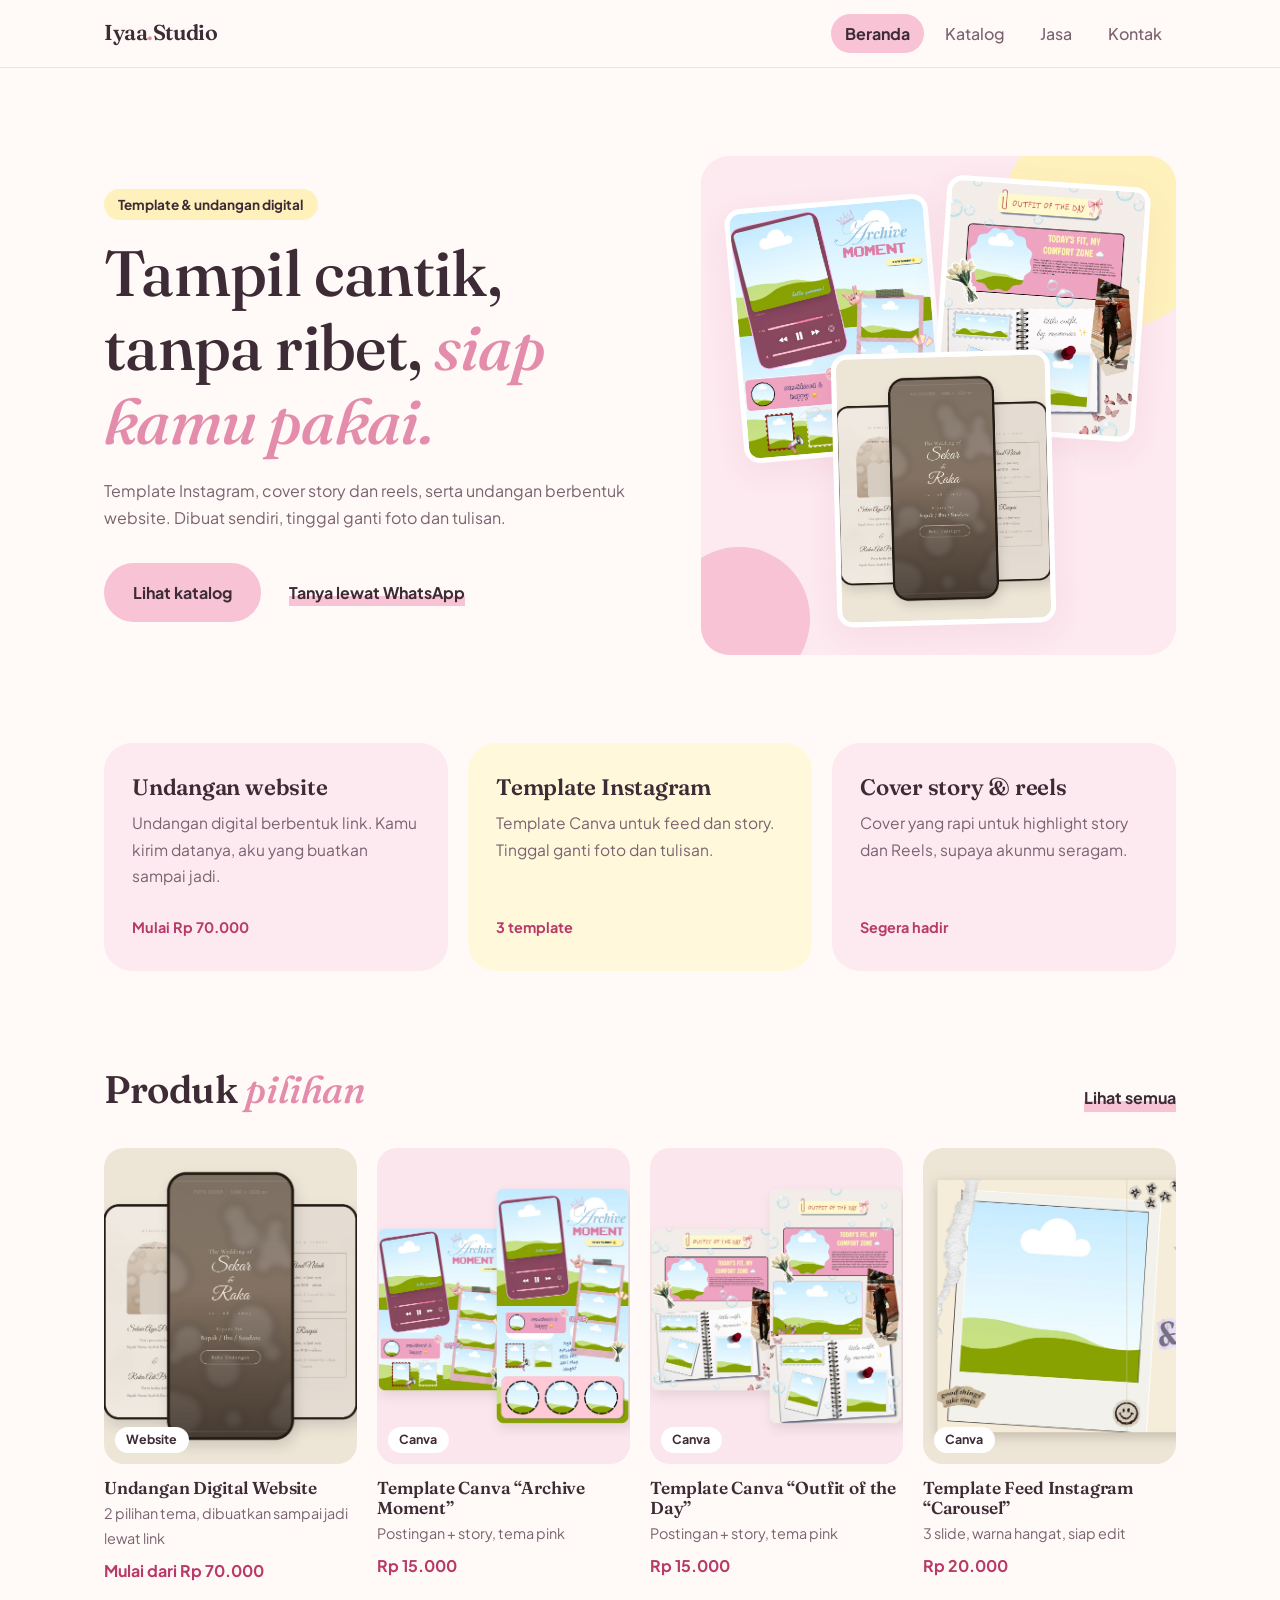
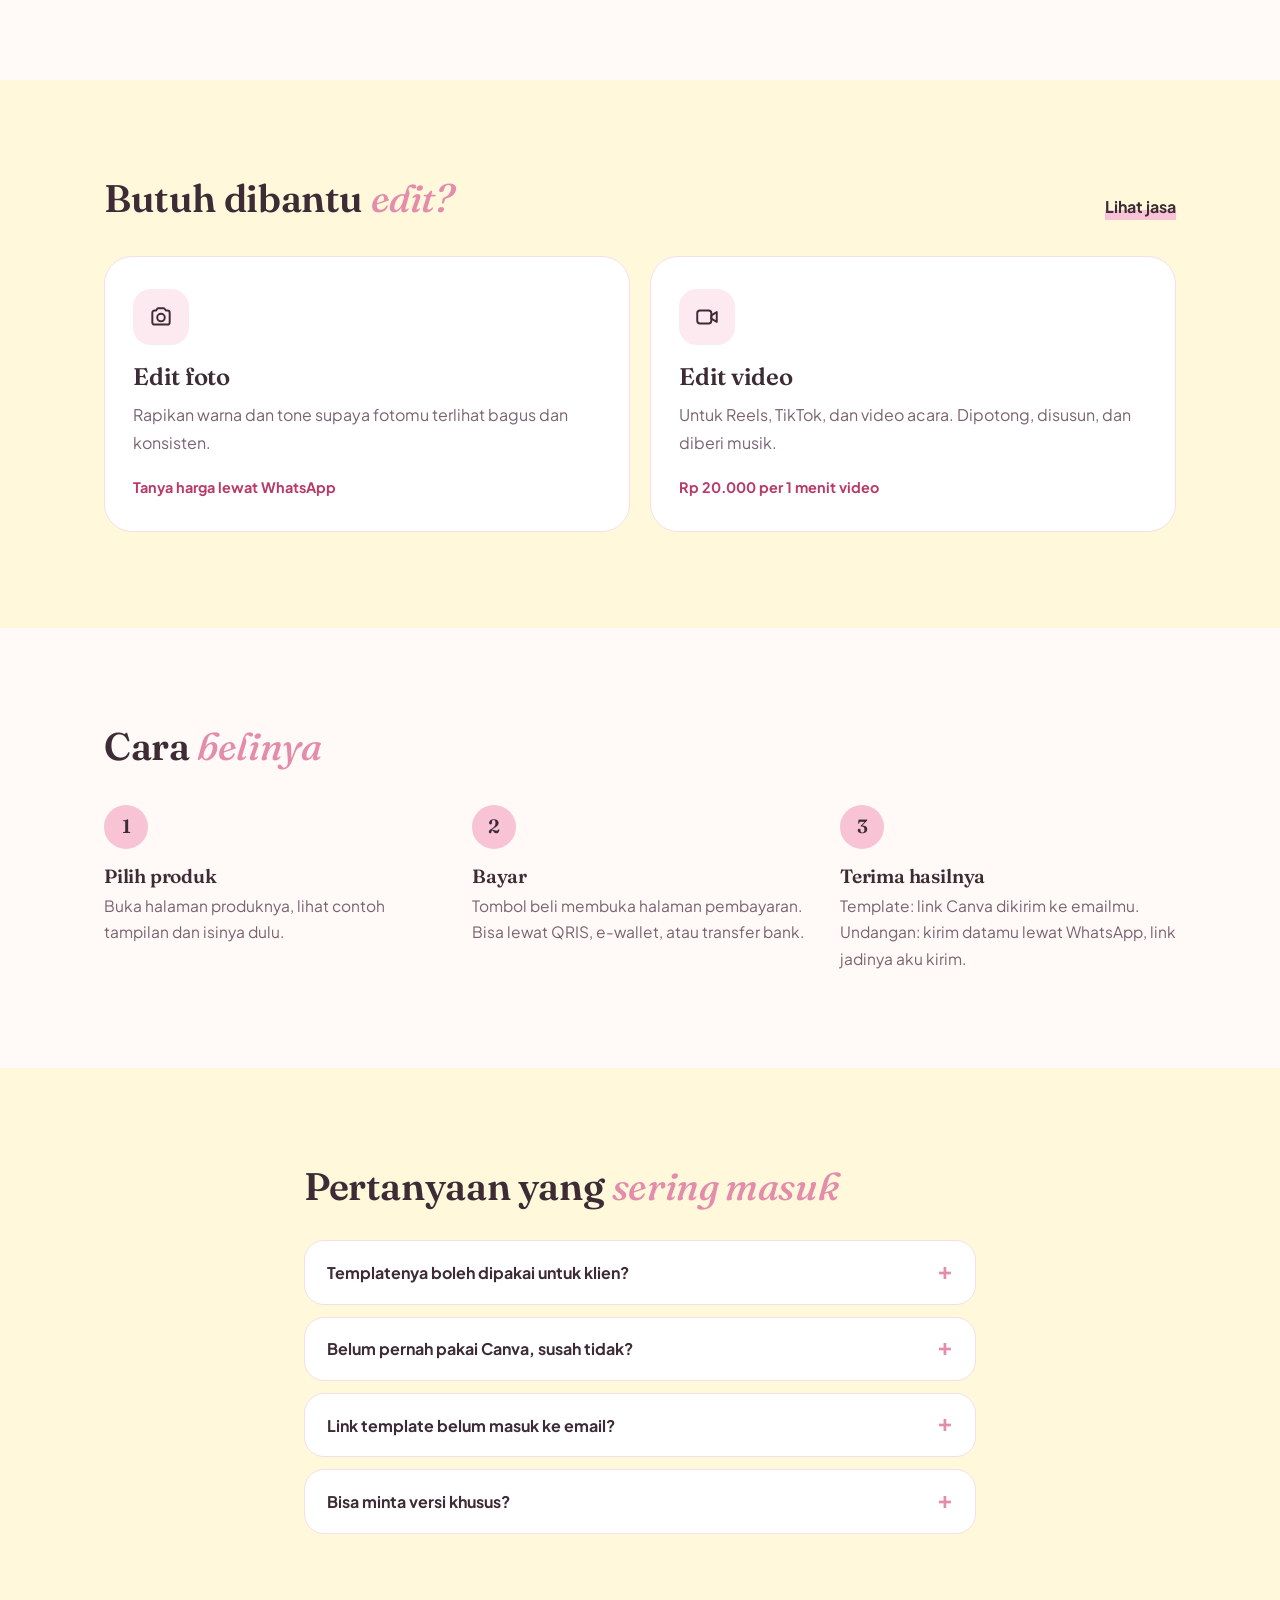
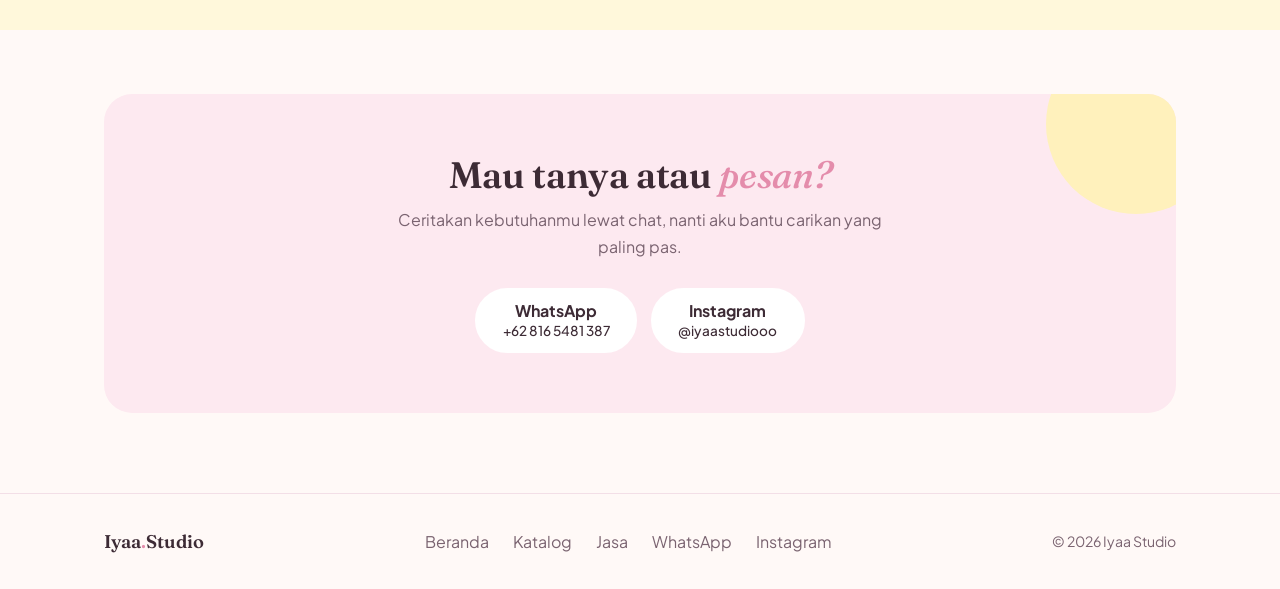
==== commit 17507974: "Add files via upload" ====
--- a/index.html
+++ b/index.html
@@ -49,7 +49,7 @@
           </p>
           <div class="hero-aksi">
             <a href="katalog.html" class="tombol">Lihat katalog</a>
-            <a href="https://wa.me/6288975027545" class="tautan-teks">Tanya lewat WhatsApp</a>
+            <a href="https://wa.me/628165481387" class="tautan-teks">Tanya lewat WhatsApp</a>
           </div>
         </div>
 
@@ -159,11 +159,13 @@
             <span class="jasa-ikon"><svg width="26" height="26" viewBox="0 0 24 24" fill="none" stroke="currentColor" stroke-width="1.8" stroke-linecap="round" stroke-linejoin="round" aria-hidden="true"><path d="M4 8a2 2 0 0 1 2-2h1.5l1.2-1.8A1 1 0 0 1 9.5 4h5a1 1 0 0 1 .8.4L16.5 6H18a2 2 0 0 1 2 2v9a2 2 0 0 1-2 2H6a2 2 0 0 1-2-2z"/><circle cx="12" cy="12.5" r="3.5"/></svg></span>
             <h3 class="jasa-judul">Edit foto</h3>
             <p class="jasa-teks">Rapikan warna dan tone supaya fotomu terlihat bagus dan konsisten.</p>
+            <span class="jasa-label">Tanya harga lewat WhatsApp</span>
           </a>
           <a href="jasa.html#video" class="jasa">
             <span class="jasa-ikon"><svg width="26" height="26" viewBox="0 0 24 24" fill="none" stroke="currentColor" stroke-width="1.8" stroke-linecap="round" stroke-linejoin="round" aria-hidden="true"><rect x="3" y="6" width="13" height="12" rx="2.5"/><path d="m16 10.5 5-3v9l-5-3z"/></svg></span>
             <h3 class="jasa-judul">Edit video</h3>
             <p class="jasa-teks">Untuk Reels, TikTok, dan video acara. Dipotong, disusun, dan diberi musik.</p>
+            <span class="jasa-label">Rp 20.000 per 1 menit video</span>
           </a>
         </div>
       </div>
@@ -230,7 +232,7 @@
           <h2 class="kontak-judul">Mau tanya atau <span class="judul-miring">pesan?</span></h2>
           <p class="kontak-teks">Ceritakan kebutuhanmu lewat chat, nanti aku bantu carikan yang paling pas.</p>
           <div class="kontak-aksi">
-            <a href="https://wa.me/6288975027545" class="tombol tombol-putih">WhatsApp<span class="kontak-nomor">+62 889 7502 7545</span></a>
+            <a href="https://wa.me/628165481387" class="tombol tombol-putih">WhatsApp<span class="kontak-nomor">+62 816 5481 387</span></a>
             <a href="https://www.instagram.com/iyaastudiooo" class="tombol tombol-putih">Instagram<span class="kontak-nomor">@iyaastudiooo</span></a>
           </div>
         </div>
@@ -246,7 +248,7 @@
         <a href="index.html">Beranda</a>
         <a href="katalog.html">Katalog</a>
         <a href="jasa.html">Jasa</a>
-        <a href="https://wa.me/6288975027545">WhatsApp</a>
+        <a href="https://wa.me/628165481387">WhatsApp</a>
         <a href="https://www.instagram.com/iyaastudiooo">Instagram</a>
       </nav>
       <p class="footer-hak">© 2026 Iyaa Studio</p>
--- a/style.css
+++ b/style.css
@@ -575,7 +575,7 @@
   background-color: var(--pink-muda); color: var(--tinta);
   margin-bottom: 0.4rem;
 }
-.jasa:nth-child(2) .jasa-ikon { background-color: var(--mentega); }
+#video .jasa-ikon { background-color: var(--mentega); }
 .jasa-judul { font-size: 1.5rem; }
 .jasa-teks { color: var(--tinta-lembut); }
 .jasa .isi-daftar { margin-top: 0.4rem; color: var(--tinta-lembut); font-size: 0.97rem; }
@@ -656,3 +656,40 @@
 .bagian-tanpa-atas { padding-top: 0; }
 
 .bagian-judul + .produk-kisi { margin-top: 1.75rem; }
+
+/* kartu Edit video: teks di kiri, contoh video (rasio 9:16) di kanan */
+.jasa-lebar { grid-column: 1 / -1; }
+.jasa-badan {
+  display: grid;
+  grid-template-columns: 1fr minmax(220px, 290px);
+  gap: 2rem 3.5rem;
+  align-items: center;
+}
+.jasa-info { display: flex; flex-direction: column; gap: 0.7rem; align-items: flex-start; }
+.jasa-harga { font-family: var(--font-judul); font-weight: 600; font-size: 1.6rem; color: var(--harga); }
+.jasa-media { margin: 0; width: 100%; justify-self: center; }
+.jasa-media video {
+  display: block; width: 100%; aspect-ratio: 9 / 16; object-fit: cover;
+  border-radius: var(--lengkung); background-color: var(--pink-muda);
+  box-shadow: var(--bayang);
+}
+.jasa-media figcaption { margin-top: 0.7rem; font-size: 0.85rem; color: var(--tinta-lembut); text-align: center; }
+
+/* kartu ringkasan harga */
+.jasa-ringkas { background-color: var(--mentega-muda); border-color: transparent; justify-content: center; }
+.harga-daftar { margin: 0.25rem 0 0.5rem; display: grid; gap: 0.6rem; }
+.harga-baris {
+  display: flex; flex-wrap: wrap; justify-content: space-between; align-items: baseline;
+  gap: 0.25rem 1rem; padding-bottom: 0.6rem; border-bottom: 1px solid rgba(61, 43, 53, 0.1);
+}
+.harga-baris dt { font-weight: 500; }
+.harga-baris dd { margin: 0; font-weight: 700; color: var(--harga); }
+.harga-baris dd span { font-weight: 500; font-size: 0.85rem; color: var(--tinta-lembut); }
+
+/* label harga di teaser beranda */
+.jasa-label { margin-top: auto; padding-top: 0.5rem; font-weight: 700; font-size: 0.9rem; color: var(--harga); }
+
+@media (max-width: 860px) {
+  .jasa-badan { grid-template-columns: 1fr; }
+  .jasa-media { max-width: 290px; }
+}
